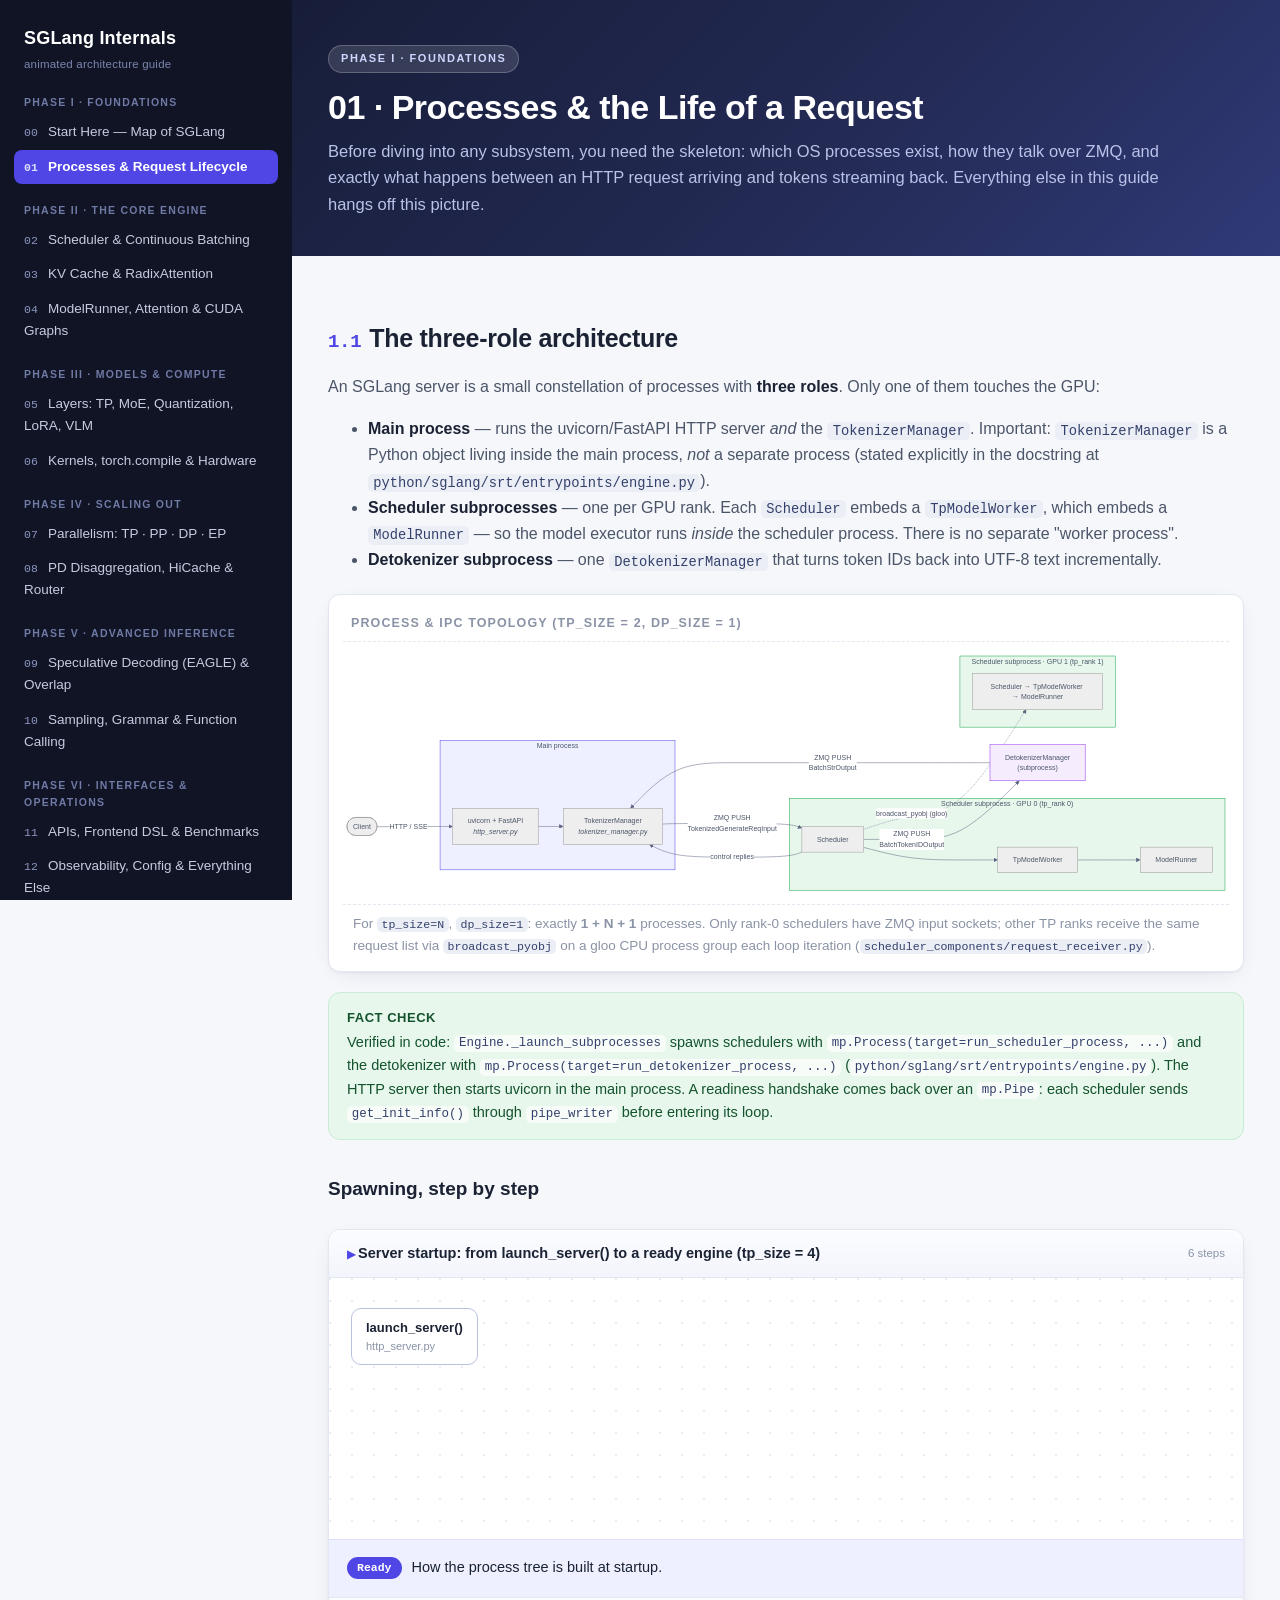
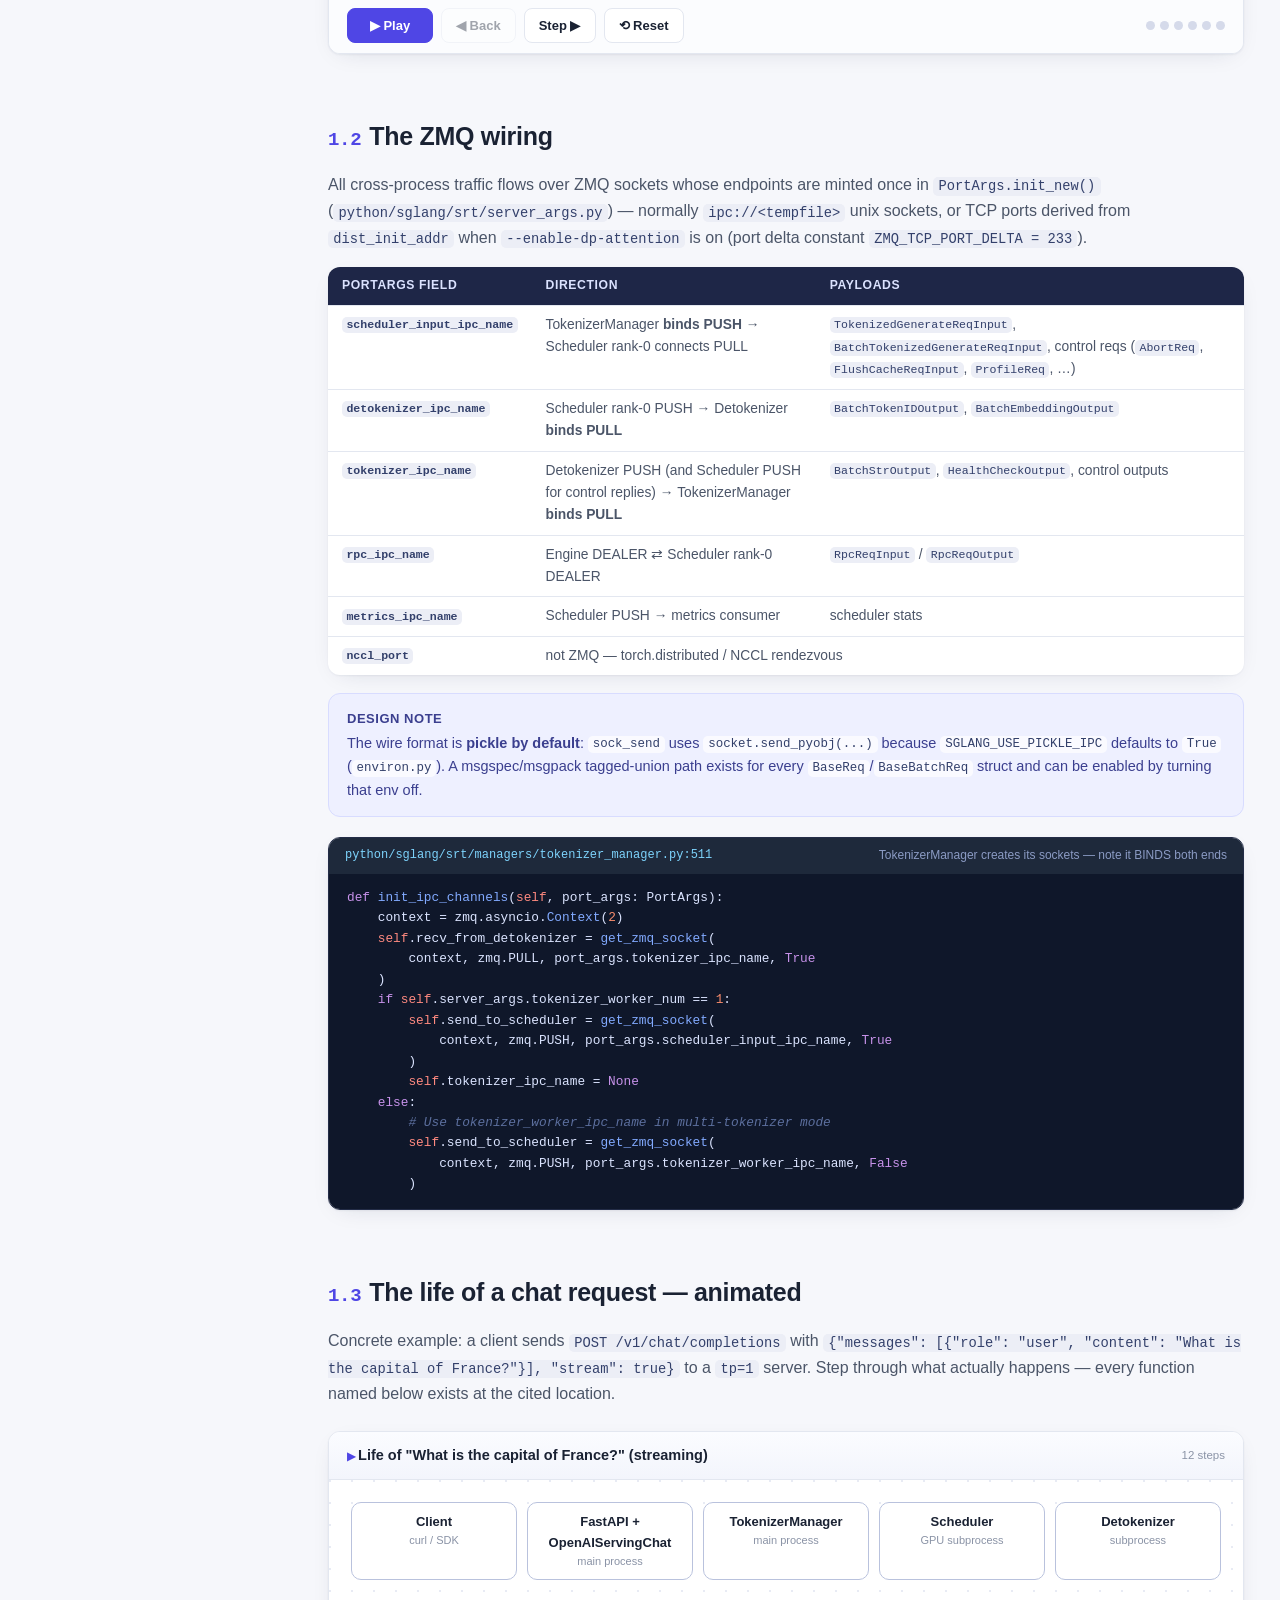
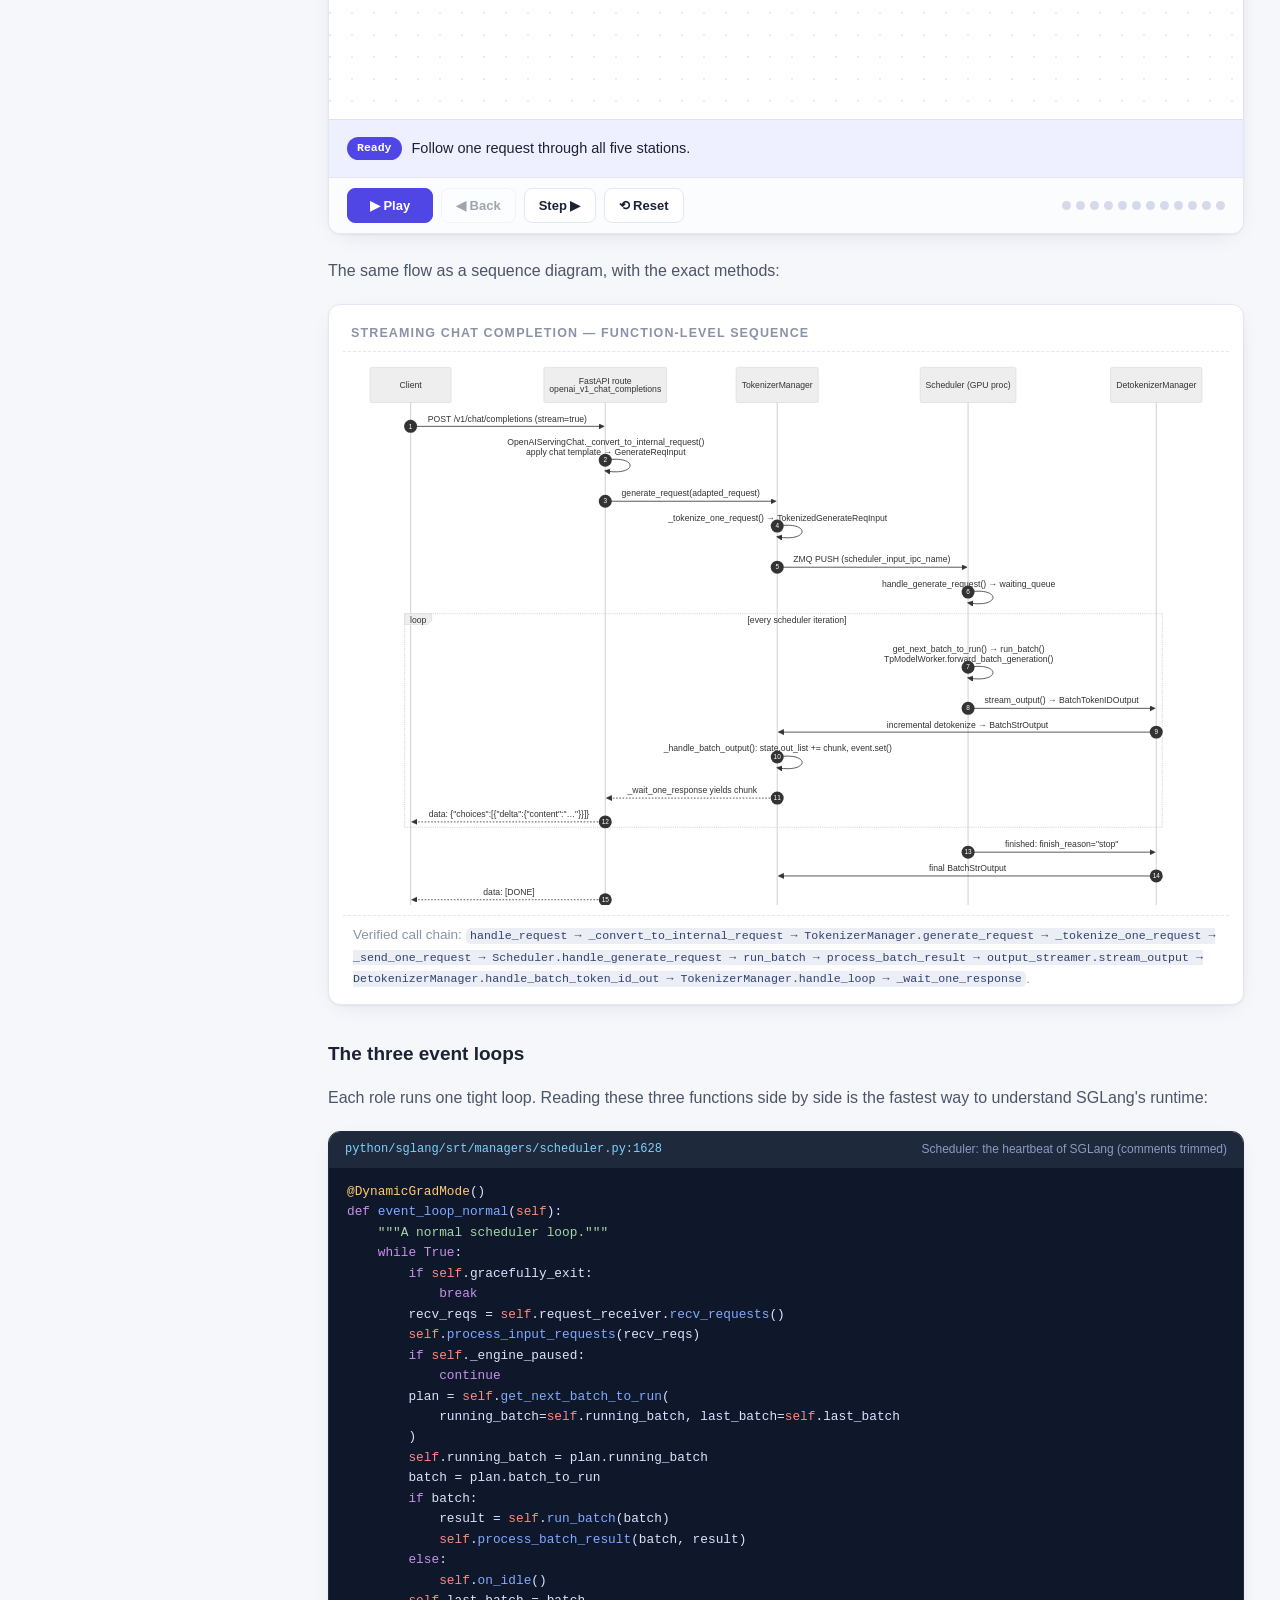
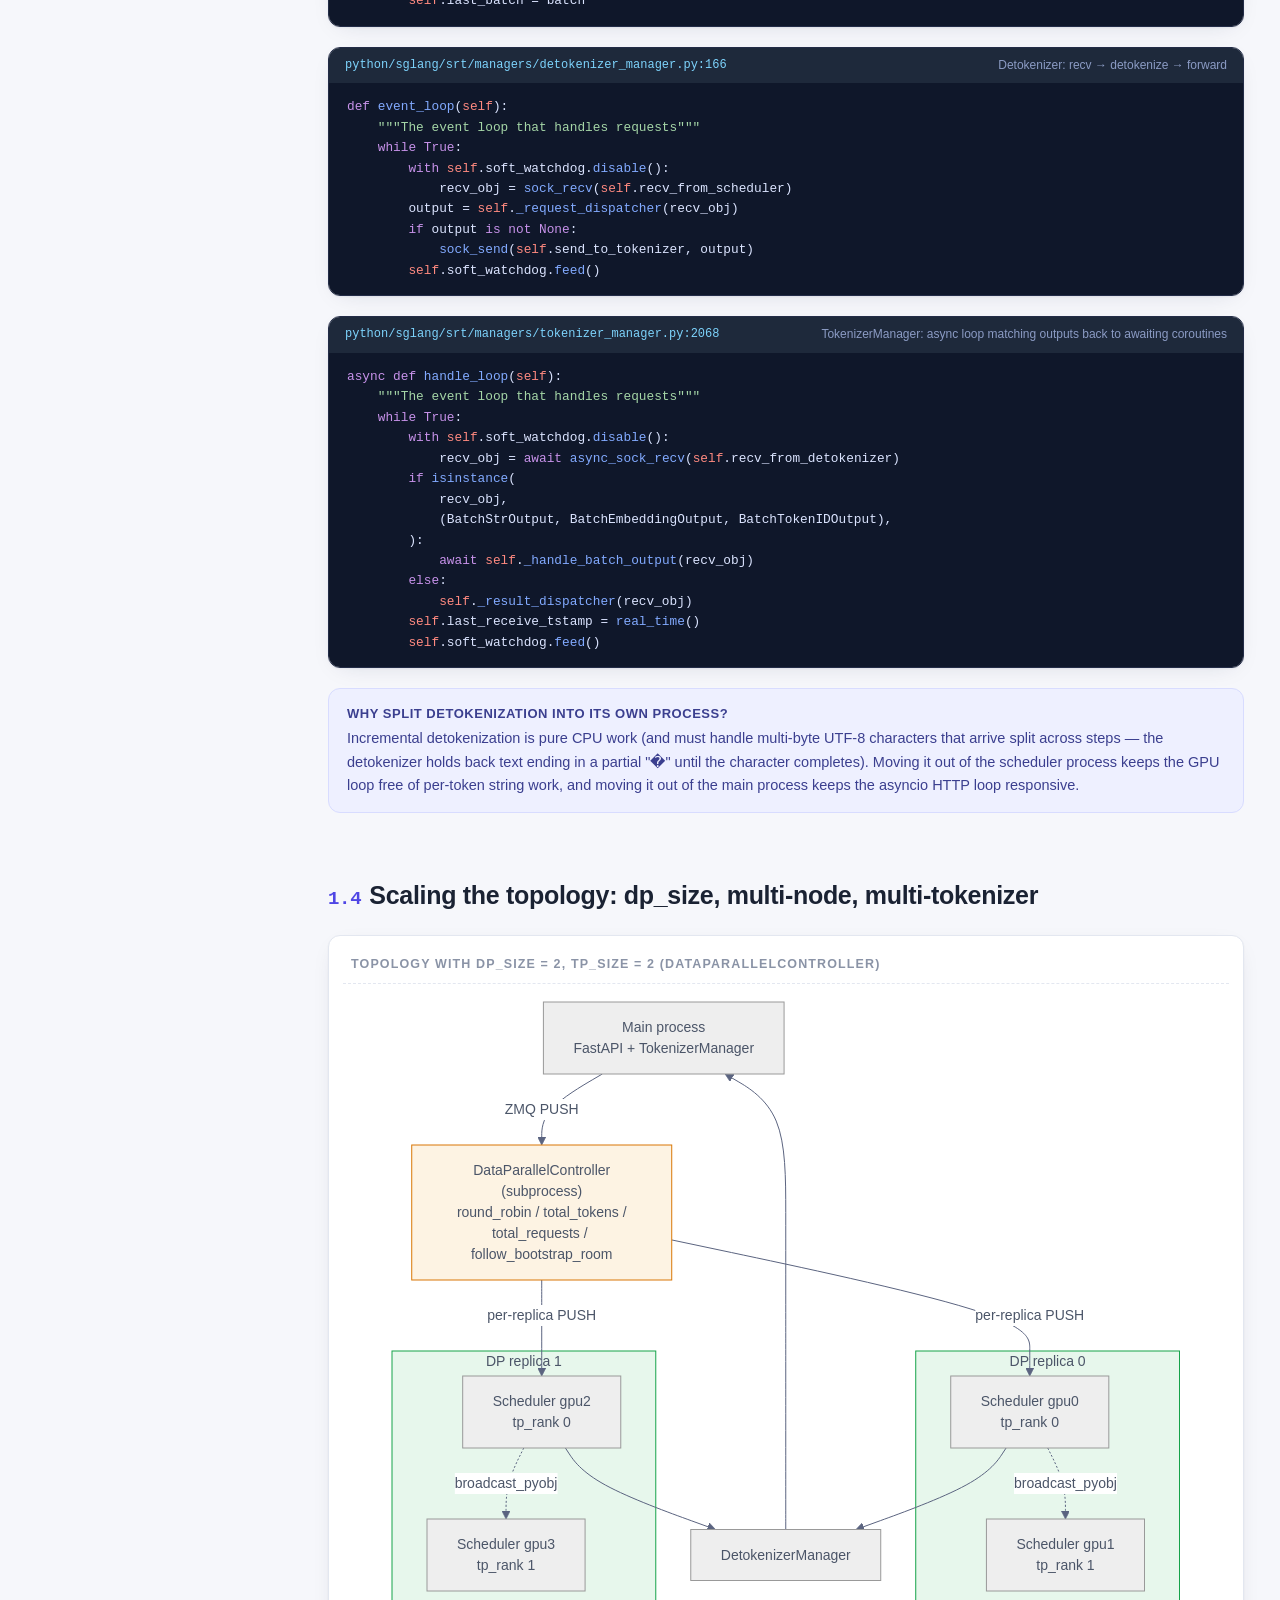
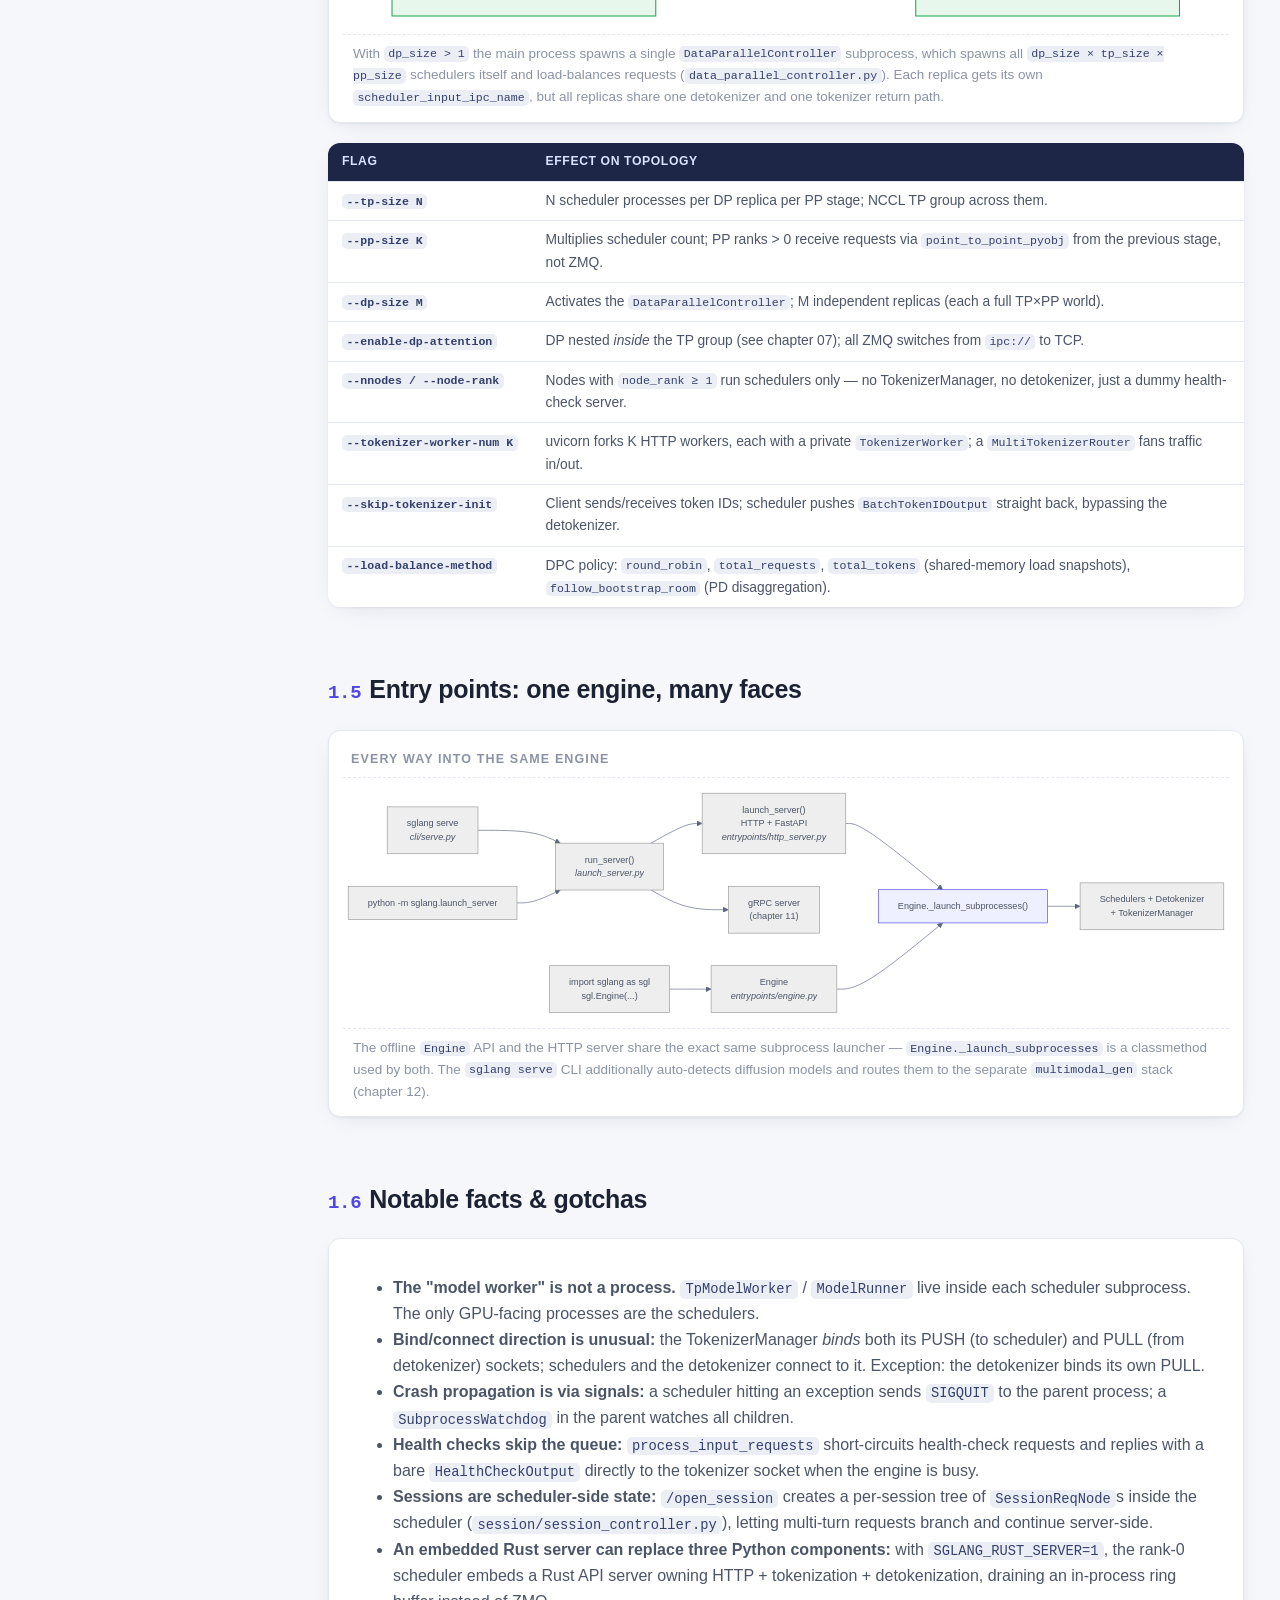
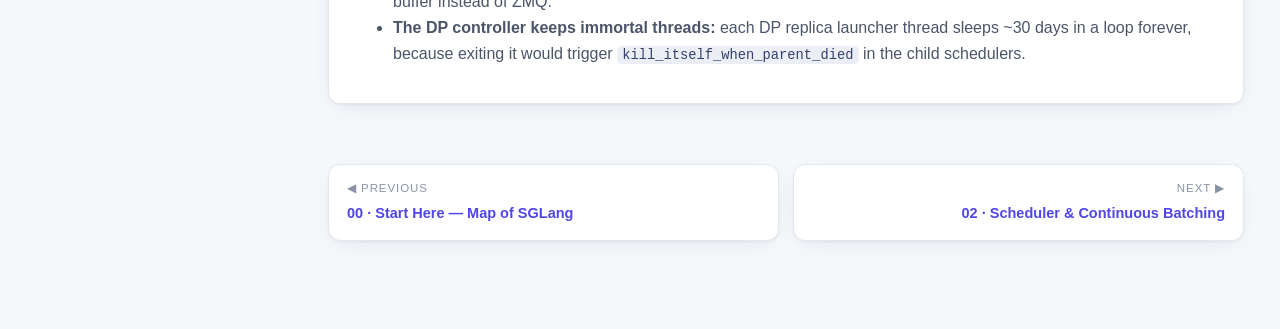
==== architecture-viz/01-request-lifecycle.html @ 2222f11d "Add SGLang architecture visualization guide: skeleton, index, chapter 01 Self-contained animated HTM" ====
<!DOCTYPE html>
<html lang="en">
<head>
<meta charset="utf-8">
<meta name="viewport" content="width=device-width, initial-scale=1">
<title>01 · Processes &amp; Request Lifecycle — SGLang Internals</title>
<link rel="stylesheet" href="assets/style.css">
<script src="assets/mermaid.min.js"></script>
<script src="assets/viz.js"></script>
</head>
<body>
<div class="layout">
<main>
  <div class="page-hero"><div class="content">
    <span class="phase-badge">Phase I · Foundations</span>
    <h1>01 · Processes &amp; the Life of a Request</h1>
    <p class="lede">
      Before diving into any subsystem, you need the skeleton: which OS processes exist,
      how they talk over ZMQ, and exactly what happens between an HTTP request arriving
      and tokens streaming back. Everything else in this guide hangs off this picture.
    </p>
  </div></div>

  <div class="content">

  <h2><span class="sec-num">1.1</span>The three-role architecture</h2>
  <p>
    An SGLang server is a small constellation of processes with <strong>three roles</strong>.
    Only one of them touches the GPU:
  </p>
  <ul>
    <li><strong>Main process</strong> — runs the uvicorn/FastAPI HTTP server <em>and</em> the
      <code>TokenizerManager</code>. Important: <code>TokenizerManager</code> is a Python object living
      inside the main process, <em>not</em> a separate process
      (stated explicitly in the docstring at <code>python/sglang/srt/entrypoints/engine.py</code>).</li>
    <li><strong>Scheduler subprocesses</strong> — one per GPU rank. Each <code>Scheduler</code> embeds a
      <code>TpModelWorker</code>, which embeds a <code>ModelRunner</code> — so the model executor runs
      <em>inside</em> the scheduler process. There is no separate "worker process".</li>
    <li><strong>Detokenizer subprocess</strong> — one <code>DetokenizerManager</code> that turns token IDs
      back into UTF-8 text incrementally.</li>
  </ul>

  <div class="diagram">
    <div class="dg-title">Process &amp; IPC topology (tp_size = 2, dp_size = 1)</div>
    <pre class="mermaid">
flowchart LR
  client([Client])
  subgraph main ["Main process"]
    http["uvicorn + FastAPI<br/><i>http_server.py</i>"]
    tm["TokenizerManager<br/><i>tokenizer_manager.py</i>"]
    http --> tm
  end
  subgraph s0 ["Scheduler subprocess · GPU 0 (tp_rank 0)"]
    sched0["Scheduler"]
    tw0["TpModelWorker"]
    mr0["ModelRunner"]
    sched0 --> tw0 --> mr0
  end
  subgraph s1 ["Scheduler subprocess · GPU 1 (tp_rank 1)"]
    sched1["Scheduler → TpModelWorker → ModelRunner"]
  end
  detok["DetokenizerManager<br/>(subprocess)"]
  client -- "HTTP / SSE" --> http
  tm -- "ZMQ PUSH<br/>TokenizedGenerateReqInput" --> sched0
  sched0 -. "broadcast_pyobj (gloo)" .-> sched1
  sched0 -- "ZMQ PUSH<br/>BatchTokenIDOutput" --> detok
  detok -- "ZMQ PUSH<br/>BatchStrOutput" --> tm
  sched0 -- "control replies" --> tm
  style main fill:#eef0ff,stroke:#4f46e5
  style s0 fill:#e7f7ec,stroke:#16a34a
  style s1 fill:#e7f7ec,stroke:#16a34a
  style detok fill:#f5ecfe,stroke:#9333ea
    </pre>
    <div class="dg-caption">
      For <code>tp_size=N</code>, <code>dp_size=1</code>: exactly <b>1 + N + 1</b> processes. Only rank-0
      schedulers have ZMQ input sockets; other TP ranks receive the same request list via
      <code>broadcast_pyobj</code> on a gloo CPU process group each loop iteration
      (<code>scheduler_components/request_receiver.py</code>).
    </div>
  </div>

  <div class="callout fact"><span class="co-title">Fact check</span>
    Verified in code: <code>Engine._launch_subprocesses</code> spawns schedulers with
    <code>mp.Process(target=run_scheduler_process, ...)</code> and the detokenizer with
    <code>mp.Process(target=run_detokenizer_process, ...)</code>
    (<code>python/sglang/srt/entrypoints/engine.py</code>). The HTTP server then starts uvicorn in the
    main process. A readiness handshake comes back over an <code>mp.Pipe</code>:
    each scheduler sends <code>get_init_info()</code> through <code>pipe_writer</code> before entering its loop.
  </div>

  <h3>Spawning, step by step</h3>
  <div class="stepper" id="st-spawn">
    <div class="st-scene">
      <div class="sc-row" style="gap:14px">
        <div class="sc-box" id="sp-launch">launch_server()<small>http_server.py</small></div>
        <div class="sc-box appear" id="sp-eng">Engine._launch_subprocesses()<small>engine.py</small></div>
      </div>
      <div class="sc-row" style="gap:14px; margin-top:18px">
        <div class="sc-box appear" id="sp-s0">Scheduler proc<small>gpu 0 · tp_rank 0</small></div>
        <div class="sc-box appear" id="sp-s1">Scheduler proc<small>gpu 1 · tp_rank 1</small></div>
        <div class="sc-box appear" id="sp-s2">Scheduler proc<small>gpu 2 · tp_rank 2</small></div>
        <div class="sc-box appear" id="sp-s3">Scheduler proc<small>gpu 3 · tp_rank 3</small></div>
      </div>
      <div class="sc-row" style="gap:14px; margin-top:18px">
        <div class="sc-box appear" id="sp-pipe" style="border-style:dashed">mp.Pipe readiness handshake<small>pipe_writer.send(get_init_info())</small></div>
        <div class="sc-box appear" id="sp-dt">Detokenizer proc<small>run_detokenizer_process</small></div>
        <div class="sc-box appear" id="sp-uv">uvicorn serves HTTP<small>main process</small></div>
      </div>
    </div>
  </div>

  <h2><span class="sec-num">1.2</span>The ZMQ wiring</h2>
  <p>
    All cross-process traffic flows over ZMQ sockets whose endpoints are minted once in
    <code>PortArgs.init_new()</code> (<code>python/sglang/srt/server_args.py</code>) — normally
    <code>ipc://&lt;tempfile&gt;</code> unix sockets, or TCP ports derived from
    <code>dist_init_addr</code> when <code>--enable-dp-attention</code> is on
    (port delta constant <code>ZMQ_TCP_PORT_DELTA = 233</code>).
  </p>

  <table class="tbl">
    <tr><th>PortArgs field</th><th>Direction</th><th>Payloads</th></tr>
    <tr><td><code>scheduler_input_ipc_name</code></td>
      <td>TokenizerManager <b>binds PUSH</b> → Scheduler rank-0 connects PULL</td>
      <td><code>TokenizedGenerateReqInput</code>, <code>BatchTokenizedGenerateReqInput</code>,
          control reqs (<code>AbortReq</code>, <code>FlushCacheReqInput</code>, <code>ProfileReq</code>, …)</td></tr>
    <tr><td><code>detokenizer_ipc_name</code></td>
      <td>Scheduler rank-0 PUSH → Detokenizer <b>binds PULL</b></td>
      <td><code>BatchTokenIDOutput</code>, <code>BatchEmbeddingOutput</code></td></tr>
    <tr><td><code>tokenizer_ipc_name</code></td>
      <td>Detokenizer PUSH (and Scheduler PUSH for control replies) → TokenizerManager <b>binds PULL</b></td>
      <td><code>BatchStrOutput</code>, <code>HealthCheckOutput</code>, control outputs</td></tr>
    <tr><td><code>rpc_ipc_name</code></td>
      <td>Engine DEALER ⇄ Scheduler rank-0 DEALER</td>
      <td><code>RpcReqInput</code> / <code>RpcReqOutput</code></td></tr>
    <tr><td><code>metrics_ipc_name</code></td>
      <td>Scheduler PUSH → metrics consumer</td>
      <td>scheduler stats</td></tr>
    <tr><td><code>nccl_port</code></td>
      <td colspan="2">not ZMQ — torch.distributed / NCCL rendezvous</td></tr>
  </table>

  <div class="callout note"><span class="co-title">Design note</span>
    The wire format is <b>pickle by default</b>: <code>sock_send</code> uses
    <code>socket.send_pyobj(...)</code> because <code>SGLANG_USE_PICKLE_IPC</code> defaults to
    <code>True</code> (<code>environ.py</code>). A msgspec/msgpack tagged-union path exists for every
    <code>BaseReq</code>/<code>BaseBatchReq</code> struct and can be enabled by turning that env off.
  </div>

  <div class="snippet" data-lang="python" data-file="python/sglang/srt/managers/tokenizer_manager.py:511" data-desc="TokenizerManager creates its sockets — note it BINDS both ends">
<pre>
def init_ipc_channels(self, port_args: PortArgs):
    context = zmq.asyncio.Context(2)
    self.recv_from_detokenizer = get_zmq_socket(
        context, zmq.PULL, port_args.tokenizer_ipc_name, True
    )
    if self.server_args.tokenizer_worker_num == 1:
        self.send_to_scheduler = get_zmq_socket(
            context, zmq.PUSH, port_args.scheduler_input_ipc_name, True
        )
        self.tokenizer_ipc_name = None
    else:
        # Use tokenizer_worker_ipc_name in multi-tokenizer mode
        self.send_to_scheduler = get_zmq_socket(
            context, zmq.PUSH, port_args.tokenizer_worker_ipc_name, False
        )
</pre>
  </div>

  <h2><span class="sec-num">1.3</span>The life of a chat request — animated</h2>
  <p>
    Concrete example: a client sends
    <code>POST /v1/chat/completions</code> with
    <code>{"messages": [{"role": "user", "content": "What is the capital of France?"}], "stream": true}</code>
    to a <code>tp=1</code> server. Step through what actually happens — every function named below
    exists at the cited location.
  </p>

  <div class="stepper" id="st-life">
    <div class="st-scene">
      <div style="display:grid; grid-template-columns: repeat(5, minmax(150px, 1fr)); gap:10px; min-width:820px">
        <div class="sc-box" id="lf-client" style="text-align:center">Client<small>curl / SDK</small></div>
        <div class="sc-box" id="lf-http" style="text-align:center">FastAPI + OpenAIServingChat<small>main process</small></div>
        <div class="sc-box" id="lf-tm" style="text-align:center">TokenizerManager<small>main process</small></div>
        <div class="sc-box" id="lf-sched" style="text-align:center">Scheduler<small>GPU subprocess</small></div>
        <div class="sc-box" id="lf-detok" style="text-align:center">Detokenizer<small>subprocess</small></div>

        <div></div>
        <div class="tok appear" id="lf-m1" style="width:100%; height:auto; padding:4px">POST …/chat/completions</div>
        <div class="tok appear" id="lf-m2" style="width:100%; height:auto; padding:4px">GenerateReqInput</div>
        <div class="tok appear" id="lf-m3" style="width:100%; height:auto; padding:4px">TokenizedGenerateReqInput</div>
        <div class="tok appear" id="lf-m4" style="width:100%; height:auto; padding:4px">BatchTokenIDOutput</div>

        <div class="tok appear" id="lf-m8" style="width:100%; height:auto; padding:4px">SSE: data: {…}</div>
        <div class="tok appear" id="lf-m7" style="width:100%; height:auto; padding:4px">ChatCompletionStreamResponse</div>
        <div class="tok appear" id="lf-m6" style="width:100%; height:auto; padding:4px">BatchStrOutput → rid_to_state</div>
        <div class="tok appear" id="lf-m5" style="width:100%; height:auto; padding:4px; grid-column: span 2">GPU forward → sample → stream_output()</div>
      </div>
    </div>
  </div>

  <p>The same flow as a sequence diagram, with the exact methods:</p>

  <div class="diagram">
    <div class="dg-title">Streaming chat completion — function-level sequence</div>
    <pre class="mermaid">
sequenceDiagram
  participant C as Client
  participant H as FastAPI route<br/>openai_v1_chat_completions
  participant T as TokenizerManager
  participant S as Scheduler (GPU proc)
  participant D as DetokenizerManager
  C->>H: POST /v1/chat/completions (stream=true)
  H->>H: OpenAIServingChat._convert_to_internal_request()<br/>apply chat template → GenerateReqInput
  H->>T: generate_request(adapted_request)
  T->>T: _tokenize_one_request() → TokenizedGenerateReqInput
  T->>S: ZMQ PUSH (scheduler_input_ipc_name)
  S->>S: handle_generate_request() → waiting_queue
  loop every scheduler iteration
    S->>S: get_next_batch_to_run() → run_batch()<br/>TpModelWorker.forward_batch_generation()
    S->>D: stream_output() → BatchTokenIDOutput
    D->>T: incremental detokenize → BatchStrOutput
    T->>T: _handle_batch_output(): state.out_list += chunk, event.set()
    T-->>H: _wait_one_response yields chunk
    H-->>C: data: {"choices":[{"delta":{"content":"…"}}]}
  end
  S->>D: finished: finish_reason="stop"
  D->>T: final BatchStrOutput
  H-->>C: data: [DONE]
    </pre>
    <div class="dg-caption">
      Verified call chain: <code>handle_request → _convert_to_internal_request →
      TokenizerManager.generate_request → _tokenize_one_request → _send_one_request →
      Scheduler.handle_generate_request → run_batch → process_batch_result →
      output_streamer.stream_output → DetokenizerManager.handle_batch_token_id_out →
      TokenizerManager.handle_loop → _wait_one_response</code>.
    </div>
  </div>

  <h3>The three event loops</h3>
  <p>
    Each role runs one tight loop. Reading these three functions side by side is the fastest way
    to understand SGLang's runtime:
  </p>

  <div class="snippet" data-lang="python" data-file="python/sglang/srt/managers/scheduler.py:1628" data-desc="Scheduler: the heartbeat of SGLang (comments trimmed)">
<pre>
@DynamicGradMode()
def event_loop_normal(self):
    """A normal scheduler loop."""
    while True:
        if self.gracefully_exit:
            break
        recv_reqs = self.request_receiver.recv_requests()
        self.process_input_requests(recv_reqs)
        if self._engine_paused:
            continue
        plan = self.get_next_batch_to_run(
            running_batch=self.running_batch, last_batch=self.last_batch
        )
        self.running_batch = plan.running_batch
        batch = plan.batch_to_run
        if batch:
            result = self.run_batch(batch)
            self.process_batch_result(batch, result)
        else:
            self.on_idle()
        self.last_batch = batch
</pre>
  </div>

  <div class="snippet" data-lang="python" data-file="python/sglang/srt/managers/detokenizer_manager.py:166" data-desc="Detokenizer: recv → detokenize → forward">
<pre>
def event_loop(self):
    """The event loop that handles requests"""
    while True:
        with self.soft_watchdog.disable():
            recv_obj = sock_recv(self.recv_from_scheduler)
        output = self._request_dispatcher(recv_obj)
        if output is not None:
            sock_send(self.send_to_tokenizer, output)
        self.soft_watchdog.feed()
</pre>
  </div>

  <div class="snippet" data-lang="python" data-file="python/sglang/srt/managers/tokenizer_manager.py:2068" data-desc="TokenizerManager: async loop matching outputs back to awaiting coroutines">
<pre>
async def handle_loop(self):
    """The event loop that handles requests"""
    while True:
        with self.soft_watchdog.disable():
            recv_obj = await async_sock_recv(self.recv_from_detokenizer)
        if isinstance(
            recv_obj,
            (BatchStrOutput, BatchEmbeddingOutput, BatchTokenIDOutput),
        ):
            await self._handle_batch_output(recv_obj)
        else:
            self._result_dispatcher(recv_obj)
        self.last_receive_tstamp = real_time()
        self.soft_watchdog.feed()
</pre>
  </div>

  <div class="callout note"><span class="co-title">Why split detokenization into its own process?</span>
    Incremental detokenization is pure CPU work (and must handle multi-byte UTF-8 characters that
    arrive split across steps — the detokenizer holds back text ending in a partial "�" until the
    character completes). Moving it out of the scheduler process keeps the GPU loop free of
    per-token string work, and moving it out of the main process keeps the asyncio HTTP loop
    responsive.
  </div>

  <h2><span class="sec-num">1.4</span>Scaling the topology: dp_size, multi-node, multi-tokenizer</h2>

  <div class="diagram">
    <div class="dg-title">Topology with dp_size = 2, tp_size = 2 (DataParallelController)</div>
    <pre class="mermaid">
flowchart TB
  tm["Main process<br/>FastAPI + TokenizerManager"]
  dpc["DataParallelController<br/>(subprocess)<br/>round_robin / total_tokens /<br/>total_requests / follow_bootstrap_room"]
  subgraph dp0 ["DP replica 0"]
    s00["Scheduler gpu0<br/>tp_rank 0"]
    s01["Scheduler gpu1<br/>tp_rank 1"]
  end
  subgraph dp1 ["DP replica 1"]
    s10["Scheduler gpu2<br/>tp_rank 0"]
    s11["Scheduler gpu3<br/>tp_rank 1"]
  end
  dt["DetokenizerManager"]
  tm -->|"ZMQ PUSH"| dpc
  dpc -->|"per-replica PUSH"| s00
  dpc -->|"per-replica PUSH"| s10
  s00 -.->|broadcast_pyobj| s01
  s10 -.->|broadcast_pyobj| s11
  s00 --> dt
  s10 --> dt
  dt --> tm
  style dpc fill:#fdf3e3,stroke:#d97706
  style dp0 fill:#e7f7ec,stroke:#16a34a
  style dp1 fill:#e7f7ec,stroke:#16a34a
    </pre>
    <div class="dg-caption">
      With <code>dp_size &gt; 1</code> the main process spawns a single
      <code>DataParallelController</code> subprocess, which spawns all
      <code>dp_size × tp_size × pp_size</code> schedulers itself and load-balances requests
      (<code>data_parallel_controller.py</code>). Each replica gets its own
      <code>scheduler_input_ipc_name</code>, but all replicas share one detokenizer and one
      tokenizer return path.
    </div>
  </div>

  <table class="tbl">
    <tr><th>Flag</th><th>Effect on topology</th></tr>
    <tr><td><code>--tp-size N</code></td><td>N scheduler processes per DP replica per PP stage; NCCL TP group across them.</td></tr>
    <tr><td><code>--pp-size K</code></td><td>Multiplies scheduler count; PP ranks &gt; 0 receive requests via <code>point_to_point_pyobj</code> from the previous stage, not ZMQ.</td></tr>
    <tr><td><code>--dp-size M</code></td><td>Activates the <code>DataParallelController</code>; M independent replicas (each a full TP×PP world).</td></tr>
    <tr><td><code>--enable-dp-attention</code></td><td>DP nested <i>inside</i> the TP group (see chapter 07); all ZMQ switches from <code>ipc://</code> to TCP.</td></tr>
    <tr><td><code>--nnodes / --node-rank</code></td><td>Nodes with <code>node_rank ≥ 1</code> run schedulers only — no TokenizerManager, no detokenizer, just a dummy health-check server.</td></tr>
    <tr><td><code>--tokenizer-worker-num K</code></td><td>uvicorn forks K HTTP workers, each with a private <code>TokenizerWorker</code>; a <code>MultiTokenizerRouter</code> fans traffic in/out.</td></tr>
    <tr><td><code>--skip-tokenizer-init</code></td><td>Client sends/receives token IDs; scheduler pushes <code>BatchTokenIDOutput</code> straight back, bypassing the detokenizer.</td></tr>
    <tr><td><code>--load-balance-method</code></td><td>DPC policy: <code>round_robin</code>, <code>total_requests</code>, <code>total_tokens</code> (shared-memory load snapshots), <code>follow_bootstrap_room</code> (PD disaggregation).</td></tr>
  </table>

  <h2><span class="sec-num">1.5</span>Entry points: one engine, many faces</h2>

  <div class="diagram">
    <div class="dg-title">Every way into the same engine</div>
    <pre class="mermaid">
flowchart LR
  cli["sglang serve<br/><i>cli/serve.py</i>"] --> rs["run_server()<br/><i>launch_server.py</i>"]
  legacy["python -m sglang.launch_server"] --> rs
  rs --> http["launch_server()<br/>HTTP + FastAPI<br/><i>entrypoints/http_server.py</i>"]
  rs --> grpc["gRPC server<br/>(chapter 11)"]
  py["import sglang as sgl<br/>sgl.Engine(...)"] --> eng["Engine<br/><i>entrypoints/engine.py</i>"]
  http --> sub["Engine._launch_subprocesses()"]
  eng --> sub
  sub --> procs["Schedulers + Detokenizer<br/>+ TokenizerManager"]
  style sub fill:#eef0ff,stroke:#4f46e5
    </pre>
    <div class="dg-caption">
      The offline <code>Engine</code> API and the HTTP server share the exact same subprocess
      launcher — <code>Engine._launch_subprocesses</code> is a classmethod used by both. The
      <code>sglang serve</code> CLI additionally auto-detects diffusion models and routes them to the
      separate <code>multimodal_gen</code> stack (chapter 12).
    </div>
  </div>

  <h2><span class="sec-num">1.6</span>Notable facts &amp; gotchas</h2>
  <div class="card">
    <ul>
      <li><b>The "model worker" is not a process.</b> <code>TpModelWorker</code> / <code>ModelRunner</code>
        live inside each scheduler subprocess. The only GPU-facing processes are the schedulers.</li>
      <li><b>Bind/connect direction is unusual:</b> the TokenizerManager <i>binds</i> both its PUSH
        (to scheduler) and PULL (from detokenizer) sockets; schedulers and the detokenizer connect
        to it. Exception: the detokenizer binds its own PULL.</li>
      <li><b>Crash propagation is via signals:</b> a scheduler hitting an exception sends
        <code>SIGQUIT</code> to the parent process; a <code>SubprocessWatchdog</code> in the parent watches
        all children.</li>
      <li><b>Health checks skip the queue:</b> <code>process_input_requests</code> short-circuits
        health-check requests and replies with a bare <code>HealthCheckOutput</code> directly to the
        tokenizer socket when the engine is busy.</li>
      <li><b>Sessions are scheduler-side state:</b> <code>/open_session</code> creates a per-session tree
        of <code>SessionReqNode</code>s inside the scheduler (<code>session/session_controller.py</code>),
        letting multi-turn requests branch and continue server-side.</li>
      <li><b>An embedded Rust server can replace three Python components:</b> with
        <code>SGLANG_RUST_SERVER=1</code>, the rank-0 scheduler embeds a Rust API server owning HTTP +
        tokenization + detokenization, draining an in-process ring buffer instead of ZMQ.</li>
      <li><b>The DP controller keeps immortal threads:</b> each DP replica launcher thread sleeps
        ~30 days in a loop forever, because exiting it would trigger
        <code>kill_itself_when_parent_died</code> in the child schedulers.</li>
    </ul>
  </div>

  <div id="pager"></div>
  </div>
</main>
</div>

<script>
document.addEventListener("DOMContentLoaded", () => {

  new Stepper("#st-spawn", {
    title: "Server startup: from launch_server() to a ready engine (tp_size = 4)",
    intro: "How the process tree is built at startup.",
    reset(sc) {
      clearState(sc, ".sc-box");
      rmCls(sc, ".appear", "in");
    },
    steps: [
      { cap: "<code>launch_server()</code> (http_server.py) parses <code>ServerArgs</code>, then calls the shared launcher used by both the HTTP server and the offline <code>Engine</code>.",
        run(sc) { setCls(sc, "#sp-launch", "hl", "pulse"); } },
      { cap: "<code>Engine._launch_subprocesses()</code> mints all ZMQ endpoints via <code>PortArgs.init_new()</code> — one tempfile <code>ipc://</code> path per channel.",
        run(sc) { rmCls(sc, "#sp-launch", "pulse"); setCls(sc, "#sp-eng", "in", "hl", "pulse"); } },
      { cap: "One <code>mp.Process(target=run_scheduler_process, ...)</code> per GPU rank. Each gets <code>(gpu_id, tp_rank, pp_rank, …)</code> and an <code>mp.Pipe</code> writer for the readiness handshake.",
        run(sc) { rmCls(sc, "#sp-eng", "pulse"); setCls(sc, "#sp-s0,#sp-s1,#sp-s2,#sp-s3", "in", "hl"); } },
      { cap: "Each scheduler builds its <code>TpModelWorker → ModelRunner</code>, loads weights, allocates KV cache, captures CUDA graphs … then sends <code>get_init_info()</code> back through the pipe.",
        run(sc) { rmCls(sc, "#sp-s0,#sp-s1,#sp-s2,#sp-s3", "hl"); setCls(sc, "#sp-s0,#sp-s1,#sp-s2,#sp-s3", "ok"); setCls(sc, "#sp-pipe", "in", "hl"); } },
      { cap: "The detokenizer subprocess starts: <code>mp.Process(target=run_detokenizer_process, ...)</code>.",
        run(sc) { rmCls(sc, "#sp-pipe", "hl"); setCls(sc, "#sp-dt", "in", "ok"); } },
      { cap: "Finally the main process constructs the <code>TokenizerManager</code> and runs uvicorn. The server is ready — <code>1 + 4 + 1</code> processes for tp_size=4.",
        run(sc) { setCls(sc, "#sp-uv", "in", "ok", "pulse"); setCls(sc, "#sp-launch,#sp-eng", "ok"); } },
    ],
  });

  new Stepper("#st-life", {
    title: 'Life of "What is the capital of France?" (streaming)',
    intro: "Follow one request through all five stations.",
    autoMs: 3400,
    reset(sc) {
      clearState(sc, ".sc-box,.tok");
      rmCls(sc, ".appear", "in");
    },
    steps: [
      { cap: "The client opens <code>POST /v1/chat/completions</code> with <code>stream=true</code>.",
        run(sc) { setCls(sc, "#lf-client", "hl"); setCls(sc, "#lf-m1", "in", "hl"); } },
      { cap: "FastAPI routes to <code>openai_v1_chat_completions</code> → <code>OpenAIServingChat.handle_request</code>: validate, apply the chat template, build a <code>GenerateReqInput</code>. The first stream chunk is pulled <i>eagerly</i> so bad requests still get HTTP 400.",
        run(sc) { rmCls(sc, "#lf-client,#lf-m1", "hl"); setCls(sc, "#lf-http", "hl"); setCls(sc, "#lf-m2", "in", "hl"); } },
      { cap: "<code>TokenizerManager.generate_request</code>: run the HF tokenizer (<code>_tokenize_one_request</code>), register <code>rid_to_state[rid]</code>, and build a <code>TokenizedGenerateReqInput</code>.",
        run(sc) { rmCls(sc, "#lf-http,#lf-m2", "hl"); setCls(sc, "#lf-tm", "hl"); setCls(sc, "#lf-m3", "in", "hl"); } },
      { cap: "<code>_send_one_request</code> pushes it over ZMQ (<code>scheduler_input_ipc_name</code>) — pickle on the wire. The coroutine now parks in <code>_wait_one_response</code>, awaiting an <code>asyncio.Event</code>.",
        run(sc) { rmCls(sc, "#lf-tm,#lf-m3", "hl"); setCls(sc, "#lf-sched", "hl"); } },
      { cap: "Scheduler: <code>recv_requests → process_input_requests → handle_generate_request</code> creates a <code>Req</code> and appends it to <code>waiting_queue</code>. Next iteration it joins a batch (chapter 02).",
        run(sc) { setCls(sc, "#lf-sched", "pulse"); } },
      { cap: "<code>run_batch → TpModelWorker.forward_batch_generation → ModelRunner.forward + .sample</code> — the GPU produces the next token for every request in the batch at once.",
        run(sc) { rmCls(sc, "#lf-sched", "pulse"); setCls(sc, "#lf-m5", "in", "ok"); } },
      { cap: "<code>output_streamer.stream_output</code> batches per-request deltas into a <code>BatchTokenIDOutput</code> and pushes it to the detokenizer.",
        run(sc) { setCls(sc, "#lf-m4", "in", "hl"); setCls(sc, "#lf-detok", "hl"); } },
      { cap: "The detokenizer converts IDs to text <i>incrementally</i> — holding back trailing bytes of unfinished UTF-8 characters — and forwards a <code>BatchStrOutput</code>.",
        run(sc) { rmCls(sc, "#lf-m4", "hl"); setCls(sc, "#lf-m6", "in", "hl"); } },
      { cap: "<code>TokenizerManager.handle_loop</code> matches the rid, appends the chunk to <code>state.out_list</code>, and fires <code>state.event</code> — waking <code>_wait_one_response</code>.",
        run(sc) { rmCls(sc, "#lf-detok", "hl"); setCls(sc, "#lf-tm", "ok"); } },
      { cap: "<code>_generate_chat_stream</code> wraps the delta in an OpenAI <code>ChatCompletionStreamResponse</code> chunk…",
        run(sc) { rmCls(sc, "#lf-m6", "hl"); setCls(sc, "#lf-m7", "in", "ok"); } },
      { cap: "…and the <code>StreamingResponse</code> writes <code>data: {…}</code> to the socket. Steps 6–10 repeat every decode iteration until <code>finish_reason</code> arrives, then <code>data: [DONE]</code>.",
        run(sc) { setCls(sc, "#lf-m8", "in", "ok", "pulse"); setCls(sc, "#lf-client", "ok"); } },
      { cap: "If the client disconnects mid-stream, <code>_wait_one_response</code> sends an <code>AbortReq</code> down the same ZMQ pipe — the scheduler evicts the request and frees its KV cache.",
        run(sc) { rmCls(sc, "#lf-m8", "pulse"); setCls(sc, "#lf-m1", "bad"); } },
    ],
  });

});
</script>
</body>
</html>
---- architecture-viz/assets/style.css ----
/* ==========================================================================
   SGLang Architecture Visualizations — shared stylesheet
   ========================================================================== */

:root {
  --bg: #f6f7fb;
  --bg-panel: #ffffff;
  --bg-code: #0f172a;
  --bg-code-header: #1e293b;
  --ink: #1a2233;
  --ink-soft: #4b5568;
  --ink-faint: #8a93a6;
  --accent: #4f46e5;
  --accent-soft: #eef0ff;
  --accent-2: #0ea5e9;
  --ok: #16a34a;
  --ok-soft: #e7f7ec;
  --warn: #d97706;
  --warn-soft: #fdf3e3;
  --bad: #dc2626;
  --bad-soft: #fdeaea;
  --purple: #9333ea;
  --purple-soft: #f5ecfe;
  --line: #e3e7f0;
  --radius: 12px;
  --sidebar-w: 292px;
  --shadow: 0 1px 2px rgba(23, 32, 64, .05), 0 6px 24px -12px rgba(23, 32, 64, .18);
  --mono: ui-monospace, "SFMono-Regular", "JetBrains Mono", Menlo, Consolas, monospace;
  --sans: -apple-system, BlinkMacSystemFont, "Segoe UI", Roboto, "Inter", "Helvetica Neue", Arial, sans-serif;
}

* { box-sizing: border-box; }
html { scroll-behavior: smooth; }
body {
  margin: 0;
  font-family: var(--sans);
  background: var(--bg);
  color: var(--ink);
  line-height: 1.62;
  font-size: 16px;
}

/* ---------- layout ---------- */
.layout { display: flex; min-height: 100vh; }

#sidebar {
  width: var(--sidebar-w);
  flex: 0 0 var(--sidebar-w);
  background: #101425;
  color: #c6cbe0;
  position: sticky;
  top: 0;
  height: 100vh;
  overflow-y: auto;
  padding: 18px 14px 40px;
  scrollbar-width: thin;
}
#sidebar .brand {
  display: block;
  color: #fff;
  text-decoration: none;
  font-weight: 800;
  font-size: 18px;
  letter-spacing: .2px;
  padding: 6px 10px 2px;
}
#sidebar .brand small { display: block; font-weight: 500; color: #7c86ad; font-size: 11.5px; margin-top: 2px; }
#sidebar .phase { margin: 18px 0 4px; padding: 0 10px; font-size: 10.5px; font-weight: 700; letter-spacing: .12em; text-transform: uppercase; color: #6f7aa5; }
#sidebar a.navlink {
  display: block;
  color: #c6cbe0;
  text-decoration: none;
  font-size: 13.5px;
  padding: 6px 10px;
  border-radius: 8px;
  margin: 1px 0;
}
#sidebar a.navlink:hover { background: #1b2140; color: #fff; }
#sidebar a.navlink.active { background: var(--accent); color: #fff; font-weight: 600; }
#sidebar a.navlink .num { display: inline-block; width: 24px; color: #8d97c0; font-family: var(--mono); font-size: 11.5px; }
#sidebar a.navlink.active .num { color: #dcdfff; }

main { flex: 1; min-width: 0; padding: 0 0 90px; }
.content { max-width: 1080px; margin: 0 auto; padding: 0 36px; }

/* ---------- page header ---------- */
.page-hero {
  background: linear-gradient(135deg, #171d38 0%, #232a54 55%, #303a77 100%);
  color: #fff;
  padding: 44px 0 38px;
  margin-bottom: 34px;
}
.page-hero .content { max-width: 1080px; }
.page-hero .phase-badge {
  display: inline-block;
  font-size: 11px;
  font-weight: 700;
  letter-spacing: .14em;
  text-transform: uppercase;
  background: rgba(255,255,255,.13);
  border: 1px solid rgba(255,255,255,.22);
  padding: 4px 12px;
  border-radius: 999px;
  margin-bottom: 14px;
  color: #cfd6ff;
}
.page-hero h1 { margin: 0 0 10px; font-size: 34px; line-height: 1.2; letter-spacing: -.5px; }
.page-hero p.lede { margin: 0; max-width: 860px; color: #b9c2e8; font-size: 16.5px; }

/* ---------- typography ---------- */
h2 { font-size: 25px; letter-spacing: -.3px; margin: 52px 0 14px; padding-top: 10px; }
h2 .sec-num { color: var(--accent); font-family: var(--mono); font-size: 19px; margin-right: 8px; }
h3 { font-size: 19px; margin: 34px 0 10px; }
h4 { font-size: 16px; margin: 24px 0 8px; }
p, li { color: var(--ink-soft); }
p strong, li strong { color: var(--ink); }
a { color: var(--accent); }
code {
  font-family: var(--mono);
  font-size: .86em;
  background: #eceef6;
  color: #33406b;
  border-radius: 5px;
  padding: .12em .38em;
}
hr { border: none; border-top: 1px solid var(--line); margin: 40px 0; }

/* ---------- cards / callouts ---------- */
.card {
  background: var(--bg-panel);
  border: 1px solid var(--line);
  border-radius: var(--radius);
  box-shadow: var(--shadow);
  padding: 20px 24px;
  margin: 18px 0;
}
.callout {
  border-radius: var(--radius);
  padding: 14px 18px;
  margin: 18px 0;
  font-size: 14.5px;
  border: 1px solid;
}
.callout .co-title { font-weight: 700; display: block; margin-bottom: 3px; font-size: 13px; letter-spacing: .04em; text-transform: uppercase; }
.callout.note { background: var(--accent-soft); border-color: #d8dcff; color: #3b3f8f; }
.callout.fact { background: var(--ok-soft); border-color: #c8ecd4; color: #14532d; }
.callout.warn { background: var(--warn-soft); border-color: #f3ddb5; color: #7c4a03; }
.callout code { background: rgba(255,255,255,.7); }

/* ---------- diagrams ---------- */
.diagram {
  background: var(--bg-panel);
  border: 1px solid var(--line);
  border-radius: var(--radius);
  box-shadow: var(--shadow);
  padding: 18px 14px 8px;
  margin: 20px 0;
  overflow-x: auto;
}
.diagram .dg-title {
  font-size: 12.5px;
  font-weight: 700;
  letter-spacing: .09em;
  text-transform: uppercase;
  color: var(--ink-faint);
  padding: 0 8px 8px;
  border-bottom: 1px dashed var(--line);
  margin-bottom: 10px;
}
.diagram pre.mermaid { display: flex; justify-content: center; margin: 6px 0 10px; background: transparent; visibility: hidden; }
.diagram pre.mermaid[data-processed="true"] { visibility: visible; }
.diagram .dg-caption { font-size: 13.5px; color: var(--ink-faint); padding: 8px 10px 6px; border-top: 1px dashed var(--line); margin-top: 6px; }

/* ---------- code snippets ---------- */
.snippet {
  border-radius: var(--radius);
  overflow: hidden;
  margin: 20px 0;
  box-shadow: var(--shadow);
  border: 1px solid #232c47;
}
.snippet .sn-head {
  background: var(--bg-code-header);
  color: #9fb0d6;
  font-family: var(--mono);
  font-size: 12px;
  padding: 8px 16px;
  display: flex;
  justify-content: space-between;
  gap: 12px;
  flex-wrap: wrap;
}
.snippet .sn-head .sn-file { color: #7dd3fc; overflow-wrap: anywhere; }
.snippet .sn-head .sn-desc { color: #8b9bc4; font-family: var(--sans); }
.snippet pre {
  margin: 0;
  background: var(--bg-code);
  color: #dbe4ff;
  padding: 14px 18px;
  overflow-x: auto;
  font-family: var(--mono);
  font-size: 12.8px;
  line-height: 1.6;
  tab-size: 4;
}
/* syntax highlight token colors */
.tok-kw  { color: #c792ea; }
.tok-str { color: #a5d6a7; }
.tok-com { color: #5c6f9e; font-style: italic; }
.tok-num { color: #f78c6c; }
.tok-fn  { color: #82aaff; }
.tok-dec { color: #ffcb6b; }
.tok-self{ color: #ff8a80; }

/* ---------- steppers (guided animations) ---------- */
.stepper {
  background: var(--bg-panel);
  border: 1px solid var(--line);
  border-radius: var(--radius);
  box-shadow: var(--shadow);
  margin: 24px 0;
  overflow: hidden;
}
.stepper .st-head {
  display: flex;
  align-items: center;
  justify-content: space-between;
  gap: 10px;
  padding: 12px 18px;
  background: linear-gradient(180deg, #fbfcff, #f3f5fc);
  border-bottom: 1px solid var(--line);
}
.stepper .st-title { font-weight: 700; font-size: 14.5px; }
.stepper .st-title::before { content: "▶ "; color: var(--accent); font-size: 11px; }
.stepper .st-scene {
  padding: 22px 22px 16px;
  overflow-x: auto;
  background:
    radial-gradient(circle at 1px 1px, #e8ebf4 1px, transparent 0) 0 0 / 22px 22px;
}
.stepper .st-caption {
  min-height: 58px;
  padding: 12px 18px;
  font-size: 14.5px;
  color: var(--ink);
  background: var(--accent-soft);
  border-top: 1px solid #dde1ff;
  display: flex;
  align-items: center;
  gap: 10px;
}
.stepper .st-caption .st-stepno {
  flex: 0 0 auto;
  font-family: var(--mono);
  font-size: 11.5px;
  font-weight: 700;
  color: #fff;
  background: var(--accent);
  border-radius: 999px;
  padding: 2px 10px;
}
.stepper .st-controls {
  display: flex;
  align-items: center;
  gap: 8px;
  padding: 10px 18px;
  border-top: 1px solid var(--line);
  background: #fbfcfe;
}
.stepper button {
  font: inherit;
  font-size: 13px;
  font-weight: 600;
  border: 1px solid var(--line);
  background: #fff;
  color: var(--ink);
  border-radius: 8px;
  padding: 6px 14px;
  cursor: pointer;
}
.stepper button:hover { border-color: var(--accent); color: var(--accent); }
.stepper button.st-play { background: var(--accent); border-color: var(--accent); color: #fff; min-width: 86px; }
.stepper button.st-play:hover { background: #4338ca; color: #fff; }
.stepper button:disabled { opacity: .4; cursor: default; pointer-events: none; }
.stepper .st-dots { display: flex; gap: 5px; margin-left: auto; flex-wrap: wrap; }
.stepper .st-dots i {
  width: 9px; height: 9px; border-radius: 50%;
  background: #d5daea; cursor: pointer; transition: all .18s;
}
.stepper .st-dots i.done { background: #a9b4e8; }
.stepper .st-dots i.cur { background: var(--accent); transform: scale(1.35); }

/* ---------- scene building blocks (used inside steppers & static figures) ---- */
.sc-row { display: flex; align-items: center; gap: 10px; flex-wrap: wrap; margin: 8px 0; }
.sc-box {
  border: 1.6px solid #b9c2dd;
  background: #fff;
  border-radius: 10px;
  padding: 8px 14px;
  font-size: 13px;
  font-weight: 600;
  color: var(--ink);
  transition: all .35s ease;
  position: relative;
}
.sc-box small { display: block; font-weight: 500; color: var(--ink-faint); font-size: 11px; }
.sc-box.hl { border-color: var(--accent); background: var(--accent-soft); box-shadow: 0 0 0 4px rgba(79,70,229,.12); }
.sc-box.ok { border-color: var(--ok); background: var(--ok-soft); }
.sc-box.warn { border-color: var(--warn); background: var(--warn-soft); }
.sc-box.bad { border-color: var(--bad); background: var(--bad-soft); }
.sc-box.dim { opacity: .32; }
.sc-box.ghost { border-style: dashed; background: transparent; color: var(--ink-faint); }

.tok {
  display: inline-flex;
  align-items: center;
  justify-content: center;
  min-width: 30px;
  height: 28px;
  padding: 0 7px;
  border-radius: 7px;
  border: 1.4px solid #b9c2dd;
  background: #fff;
  font-family: var(--mono);
  font-size: 11.5px;
  font-weight: 600;
  color: var(--ink);
  transition: all .35s ease;
  margin: 2px;
}
.tok.hl   { border-color: var(--accent); background: var(--accent-soft); color: var(--accent); box-shadow: 0 0 0 3px rgba(79,70,229,.15); }
.tok.ok   { border-color: var(--ok); background: var(--ok-soft); color: #15803d; }
.tok.warn { border-color: var(--warn); background: var(--warn-soft); color: #b45309; }
.tok.bad  { border-color: var(--bad); background: var(--bad-soft); color: var(--bad); text-decoration: line-through; }
.tok.cache{ border-color: var(--purple); background: var(--purple-soft); color: var(--purple); }
.tok.dim  { opacity: .28; }
.tok.free { border-style: dashed; color: #c3cadc; background: transparent; }

@keyframes pulse-glow {
  0%, 100% { box-shadow: 0 0 0 0 rgba(79,70,229,.35); }
  50% { box-shadow: 0 0 0 7px rgba(79,70,229,0); }
}
.pulse { animation: pulse-glow 1.1s ease-in-out infinite; }

@keyframes dashflow { to { stroke-dashoffset: -16; } }
svg .flow-line { stroke-dasharray: 7 5; animation: dashflow .7s linear infinite; }
svg text { font-family: var(--sans); }
svg .mono { font-family: var(--mono); }

/* fade/slide helper states toggled by steppers */
.appear { opacity: 0; transform: translateY(6px); transition: all .4s ease; }
.appear.in { opacity: 1; transform: none; }

/* ---------- tables ---------- */
table.tbl { width: 100%; border-collapse: collapse; margin: 16px 0; font-size: 13.8px; background: #fff; border-radius: var(--radius); overflow: hidden; box-shadow: var(--shadow); }
table.tbl th { background: #1e2647; color: #dbe2ff; text-align: left; padding: 9px 14px; font-size: 12.2px; letter-spacing: .05em; text-transform: uppercase; }
table.tbl td { border-top: 1px solid var(--line); padding: 8px 14px; vertical-align: top; color: var(--ink-soft); }
table.tbl td:first-child { font-weight: 600; color: var(--ink); white-space: nowrap; }
table.tbl code { font-size: .84em; }

/* ---------- misc ---------- */
.filetree {
  font-family: var(--mono);
  font-size: 12.6px;
  line-height: 1.75;
  background: var(--bg-panel);
  border: 1px solid var(--line);
  border-radius: var(--radius);
  box-shadow: var(--shadow);
  padding: 16px 20px;
  overflow-x: auto;
  white-space: pre;
  color: var(--ink-soft);
}
.filetree b { color: var(--accent); font-weight: 700; }
.filetree i { color: var(--ink-faint); font-style: normal; }

.pill { display: inline-block; font-size: 11px; font-weight: 700; padding: 2px 10px; border-radius: 999px; letter-spacing: .03em; }
.pill.p1 { background: var(--accent-soft); color: var(--accent); }
.pill.p2 { background: var(--ok-soft); color: var(--ok); }
.pill.p3 { background: var(--warn-soft); color: var(--warn); }
.pill.p4 { background: var(--purple-soft); color: var(--purple); }
.pill.p5 { background: #e0f2fe; color: #0369a1; }

.pager { display: flex; justify-content: space-between; gap: 14px; margin: 60px 0 0; }
.pager a {
  flex: 1;
  text-decoration: none;
  background: var(--bg-panel);
  border: 1px solid var(--line);
  border-radius: var(--radius);
  padding: 14px 18px;
  box-shadow: var(--shadow);
  color: var(--ink);
}
.pager a:hover { border-color: var(--accent); }
.pager a small { display: block; color: var(--ink-faint); font-size: 11.5px; text-transform: uppercase; letter-spacing: .08em; margin-bottom: 2px; }
.pager a.next { text-align: right; }
.pager a b { color: var(--accent); font-size: 14.5px; }

.toc { columns: 2; gap: 26px; font-size: 14px; }
.toc a { display: block; padding: 3px 0; text-decoration: none; color: var(--ink-soft); break-inside: avoid; }
.toc a:hover { color: var(--accent); }
.toc a b { color: var(--accent); font-family: var(--mono); font-size: 12px; margin-right: 6px; }

.chapter-grid { display: grid; grid-template-columns: repeat(auto-fill, minmax(300px, 1fr)); gap: 16px; margin: 20px 0; }
.chapter-card {
  display: block; text-decoration: none;
  background: var(--bg-panel); border: 1px solid var(--line); border-radius: var(--radius);
  padding: 18px 20px 16px; box-shadow: var(--shadow); color: var(--ink);
  transition: transform .15s ease, border-color .15s ease;
}
.chapter-card:hover { transform: translateY(-2px); border-color: var(--accent); }
.chapter-card .cc-num { font-family: var(--mono); font-size: 12px; color: var(--ink-faint); }
.chapter-card h3 { margin: 4px 0 6px; font-size: 16.5px; color: var(--ink); }
.chapter-card p { margin: 0; font-size: 13px; color: var(--ink-soft); }

@media (max-width: 980px) {
  #sidebar { display: none; }
  .content { padding: 0 18px; }
  .toc { columns: 1; }
}
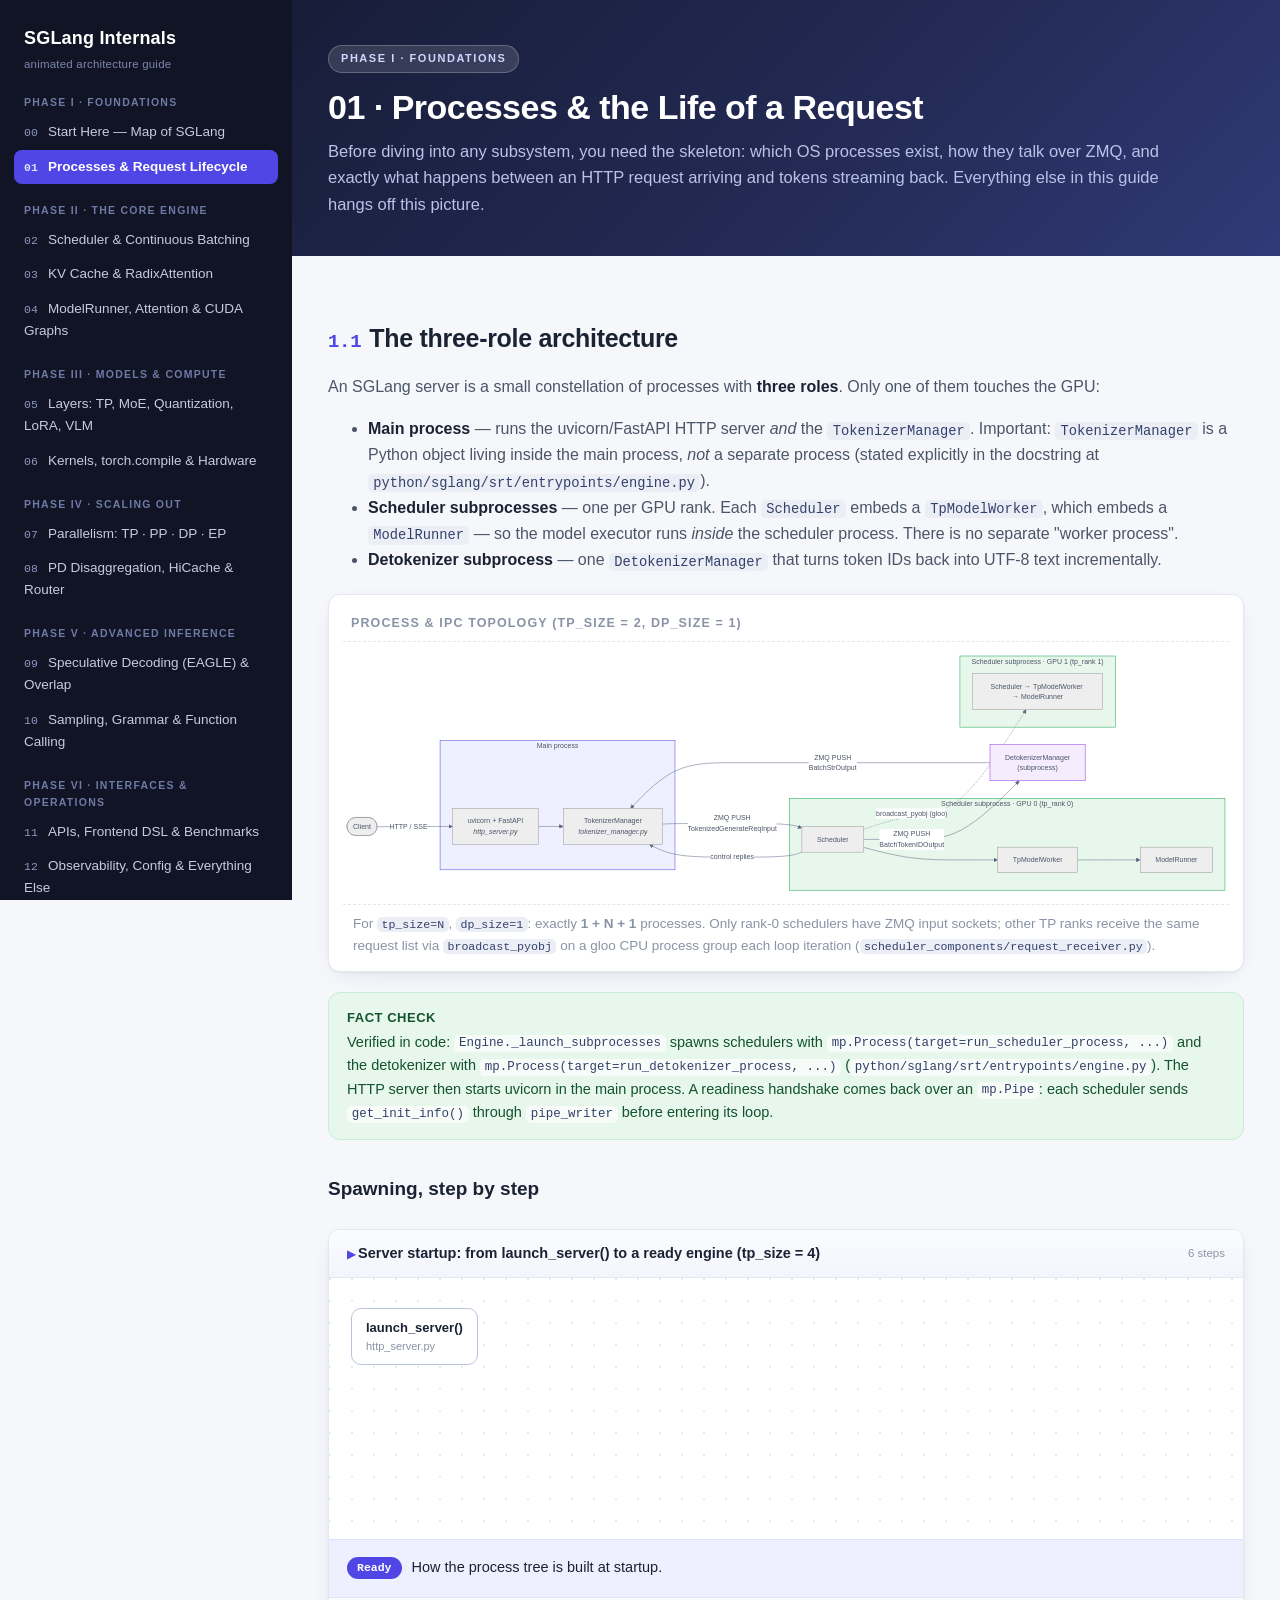
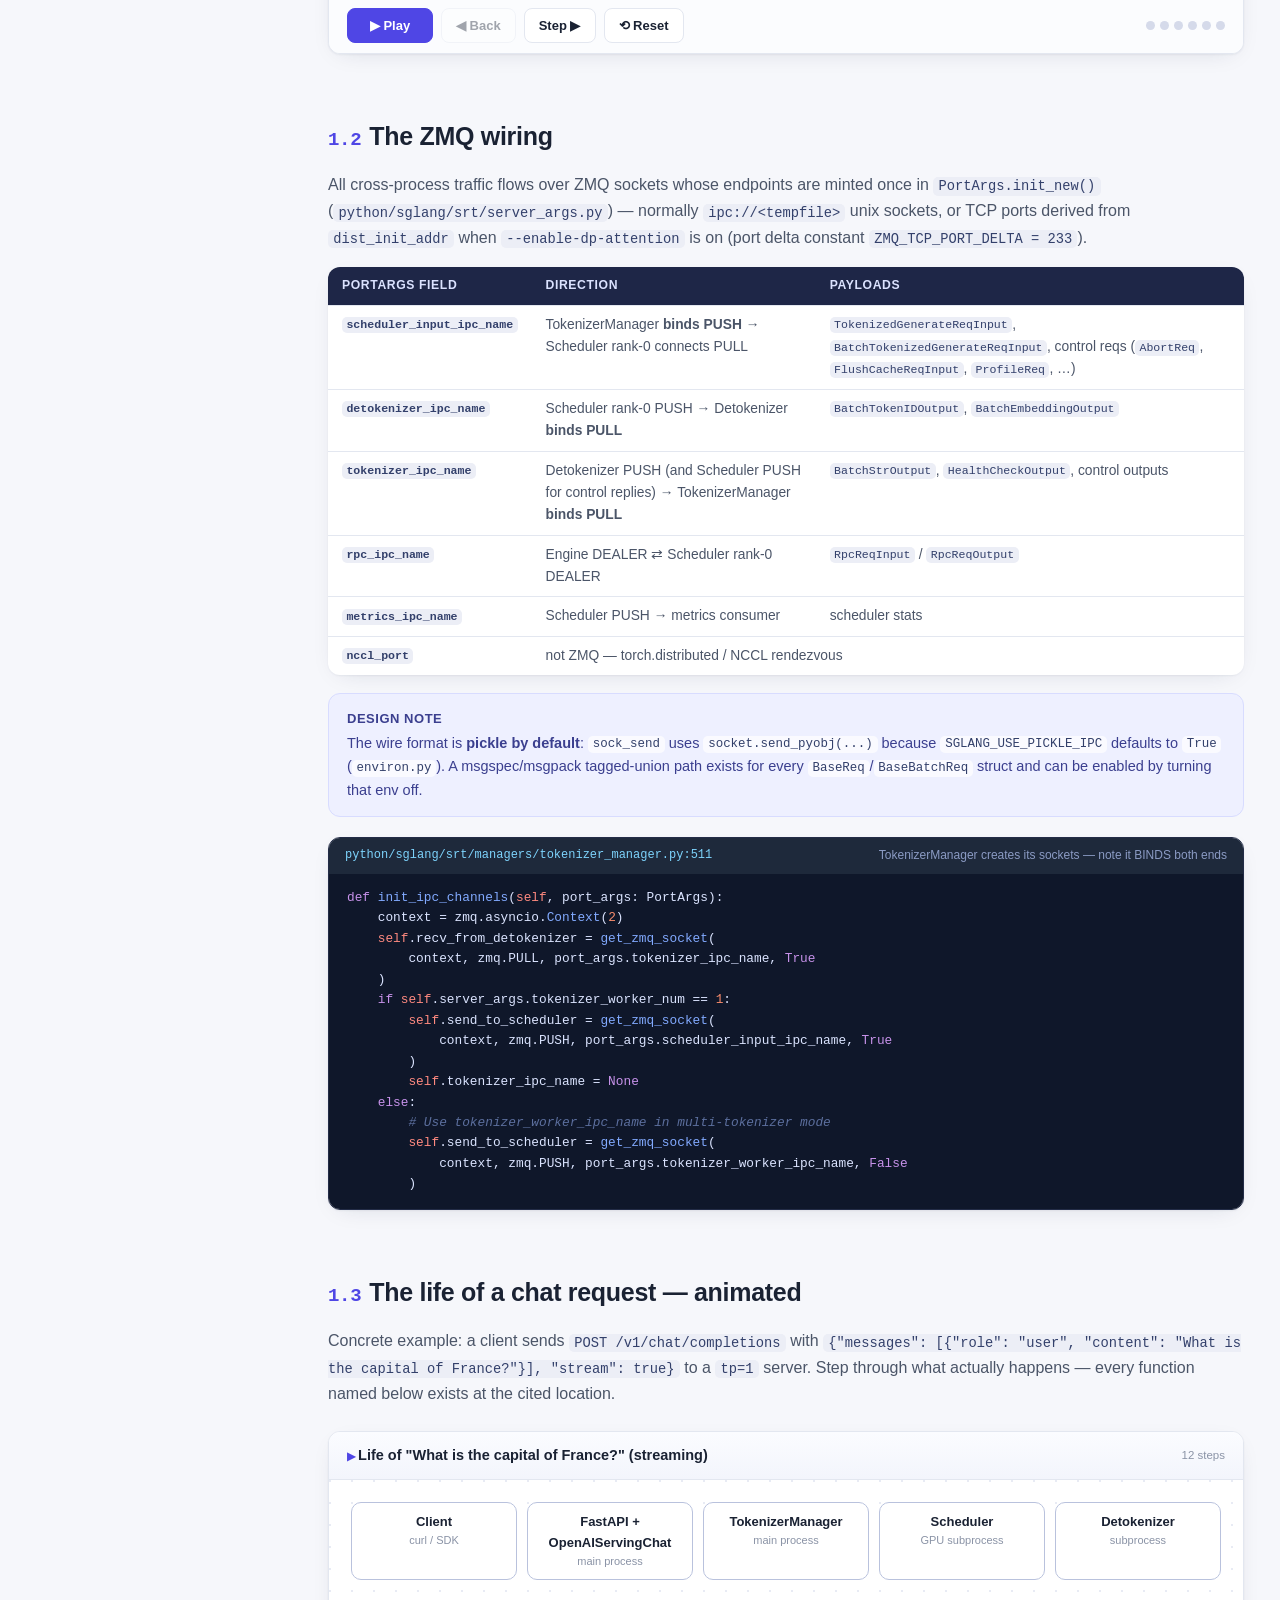
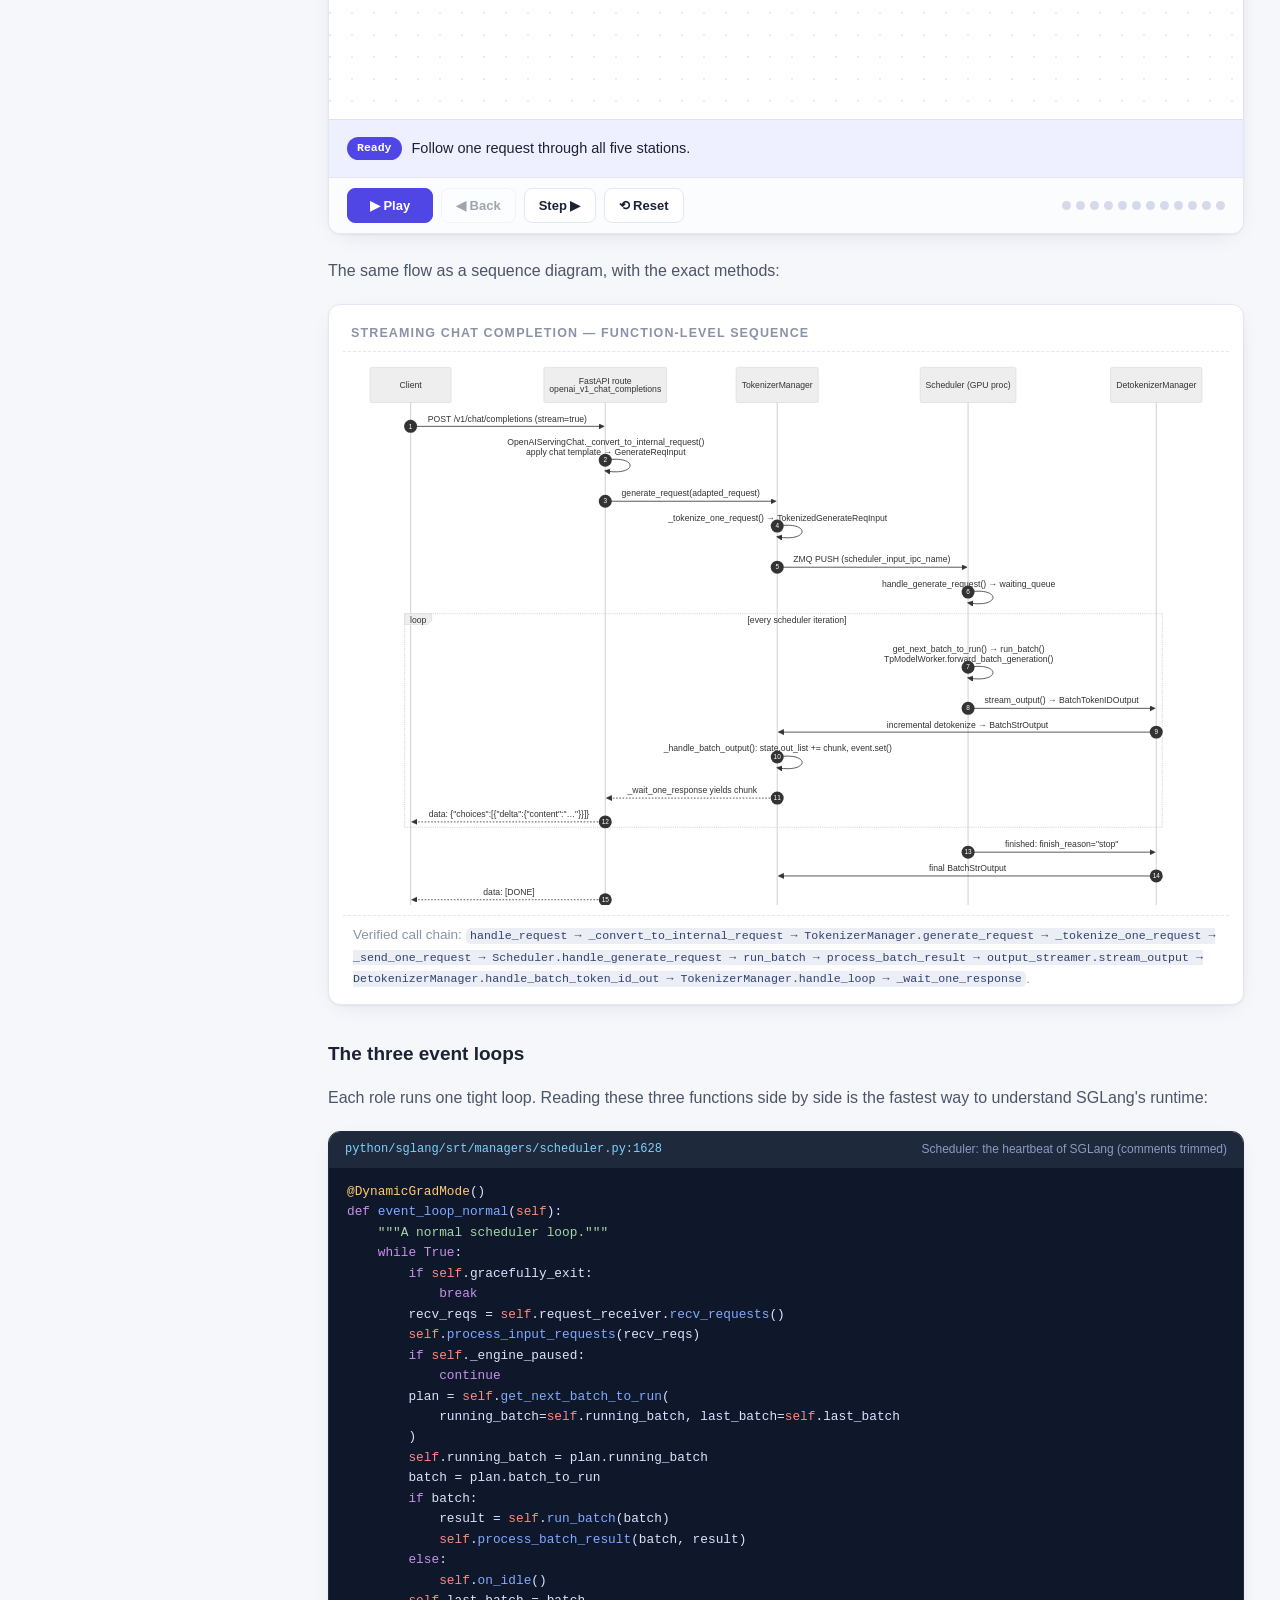
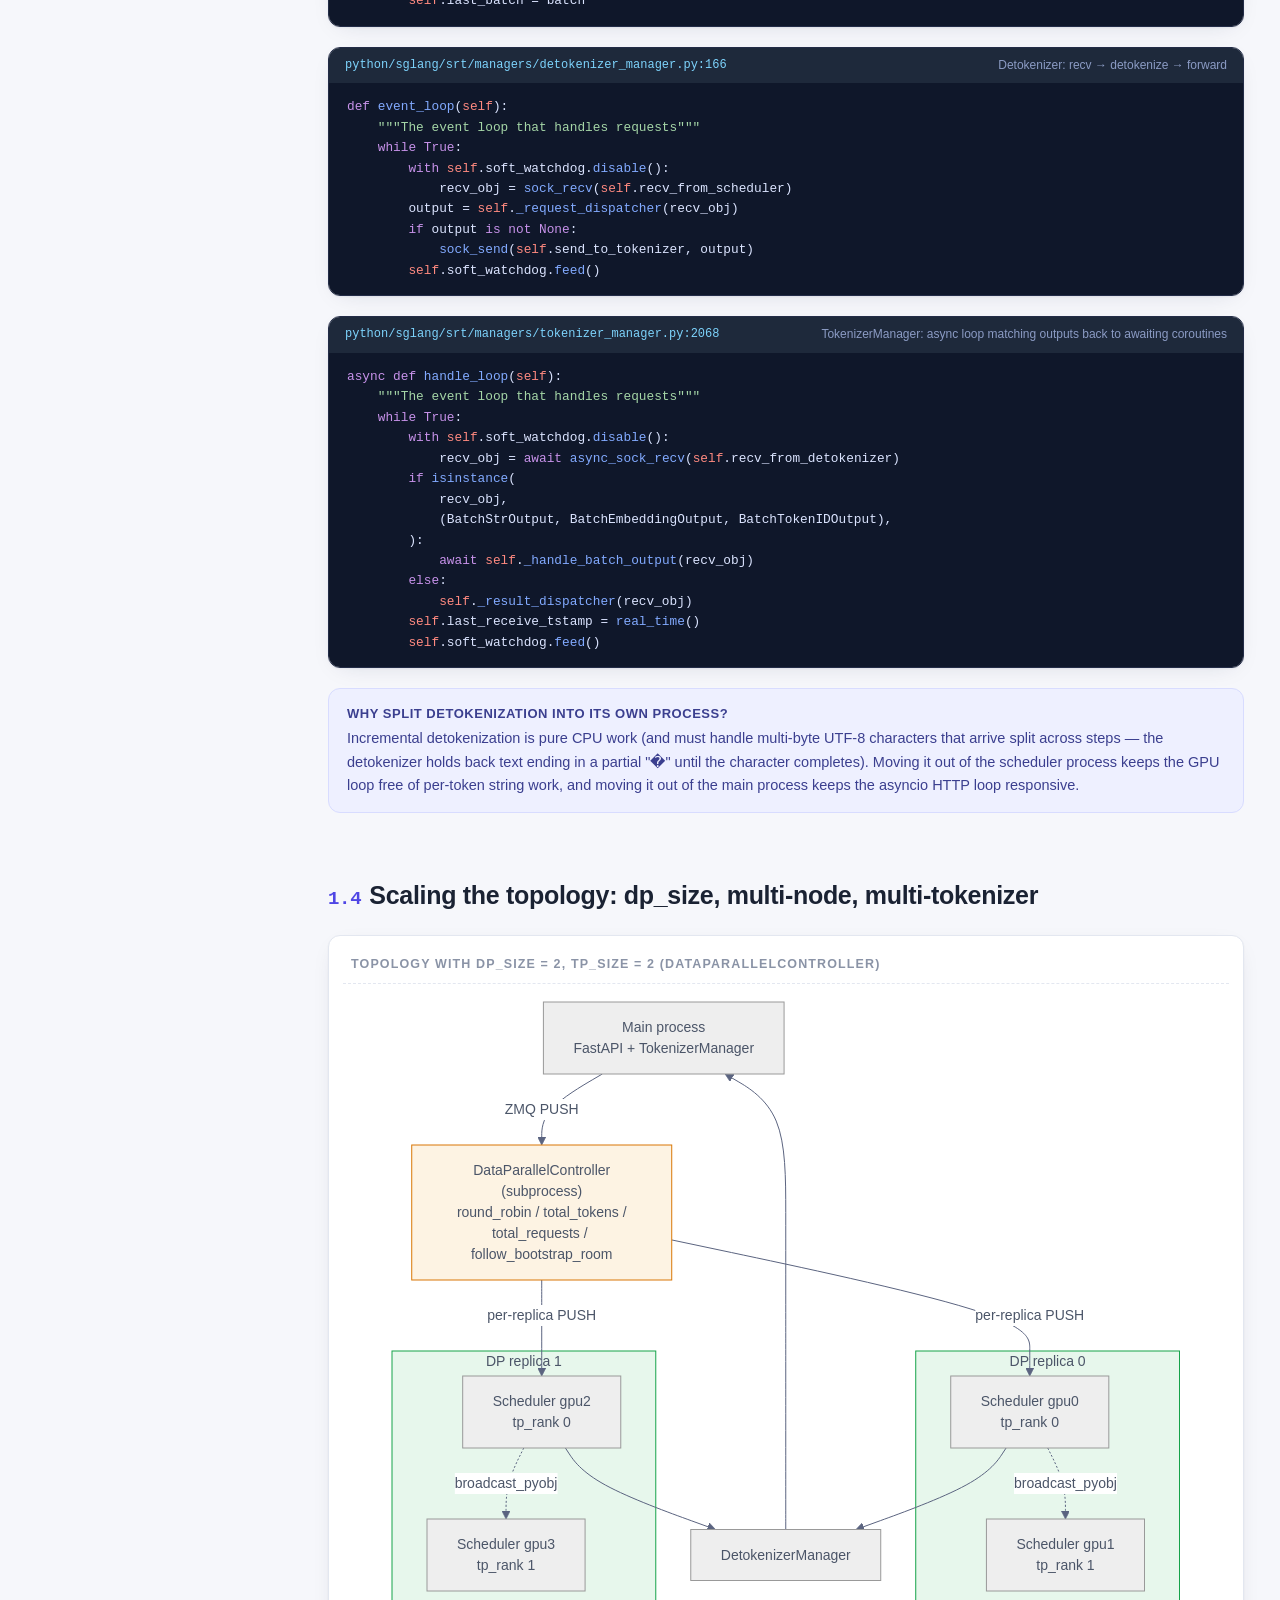
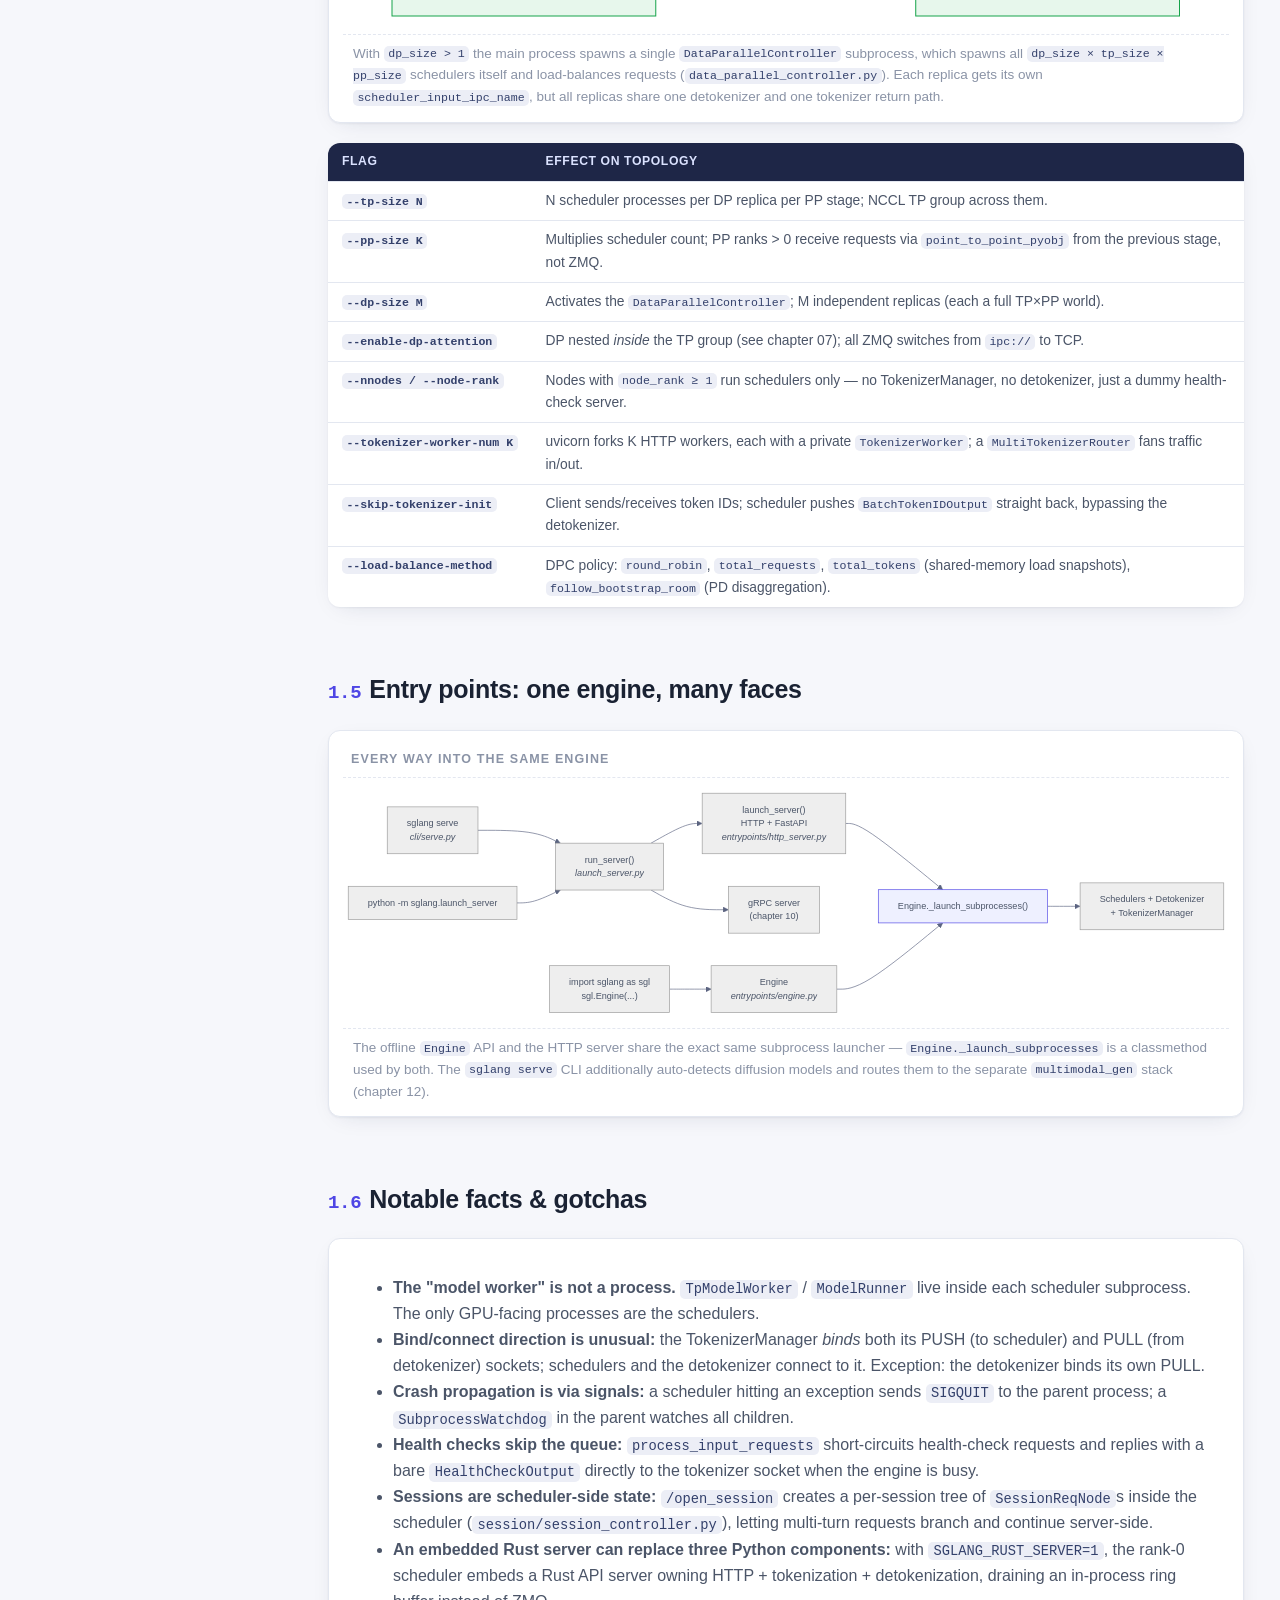
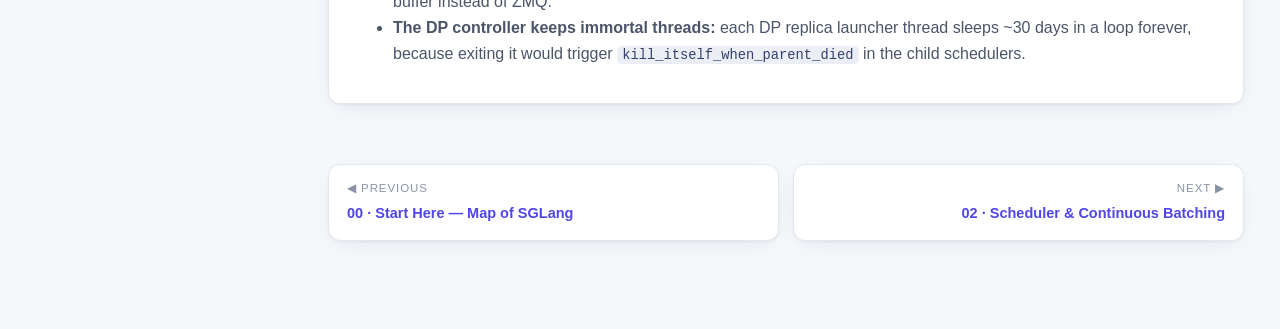
==== commit ff92d1ad: "Apply consistency-review fixes across pages - Correct EntryClass count 193->192 (index, ch04, ch05) " ====
--- a/architecture-viz/01-request-lifecycle.html
+++ b/architecture-viz/01-request-lifecycle.html
@@ -370,7 +370,7 @@
   cli["sglang serve<br/><i>cli/serve.py</i>"] --> rs["run_server()<br/><i>launch_server.py</i>"]
   legacy["python -m sglang.launch_server"] --> rs
   rs --> http["launch_server()<br/>HTTP + FastAPI<br/><i>entrypoints/http_server.py</i>"]
-  rs --> grpc["gRPC server<br/>(chapter 11)"]
+  rs --> grpc["gRPC server<br/>(chapter 10)"]
   py["import sglang as sgl<br/>sgl.Engine(...)"] --> eng["Engine<br/><i>entrypoints/engine.py</i>"]
   http --> sub["Engine._launch_subprocesses()"]
   eng --> sub
